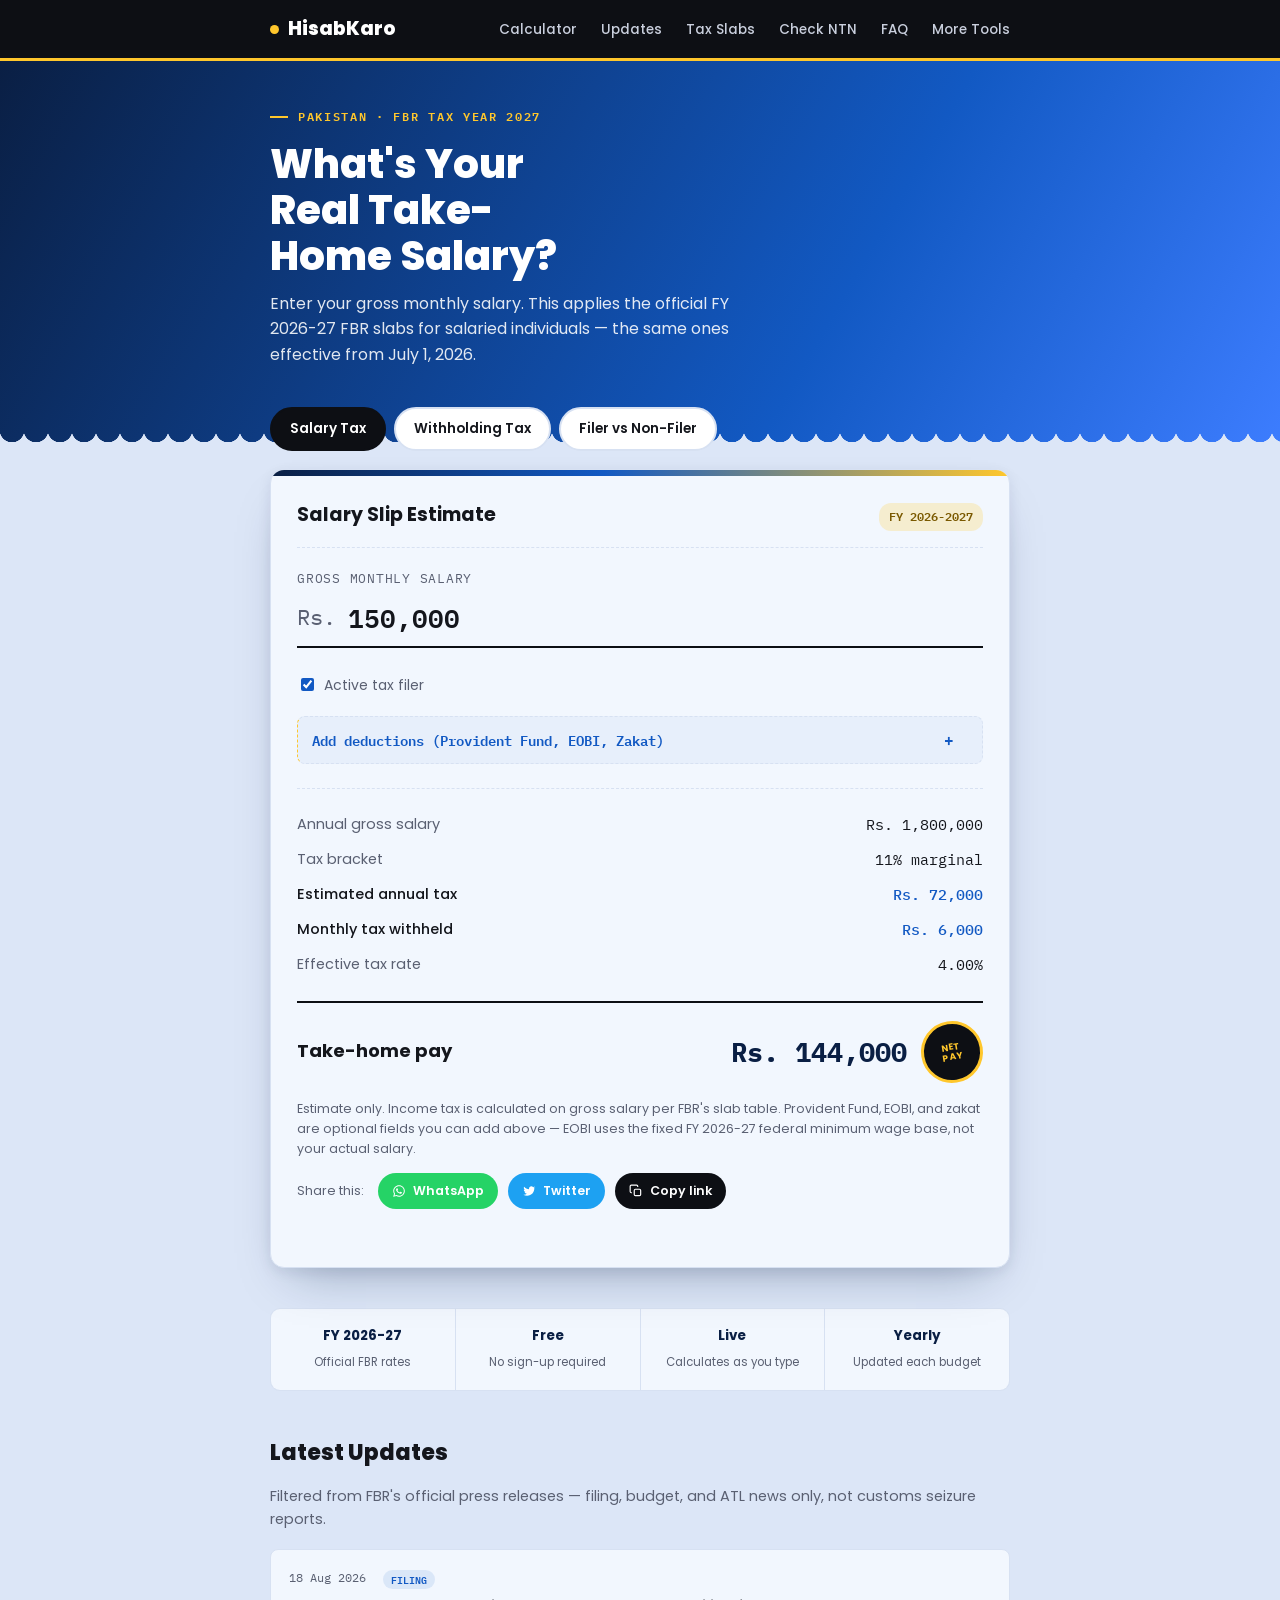
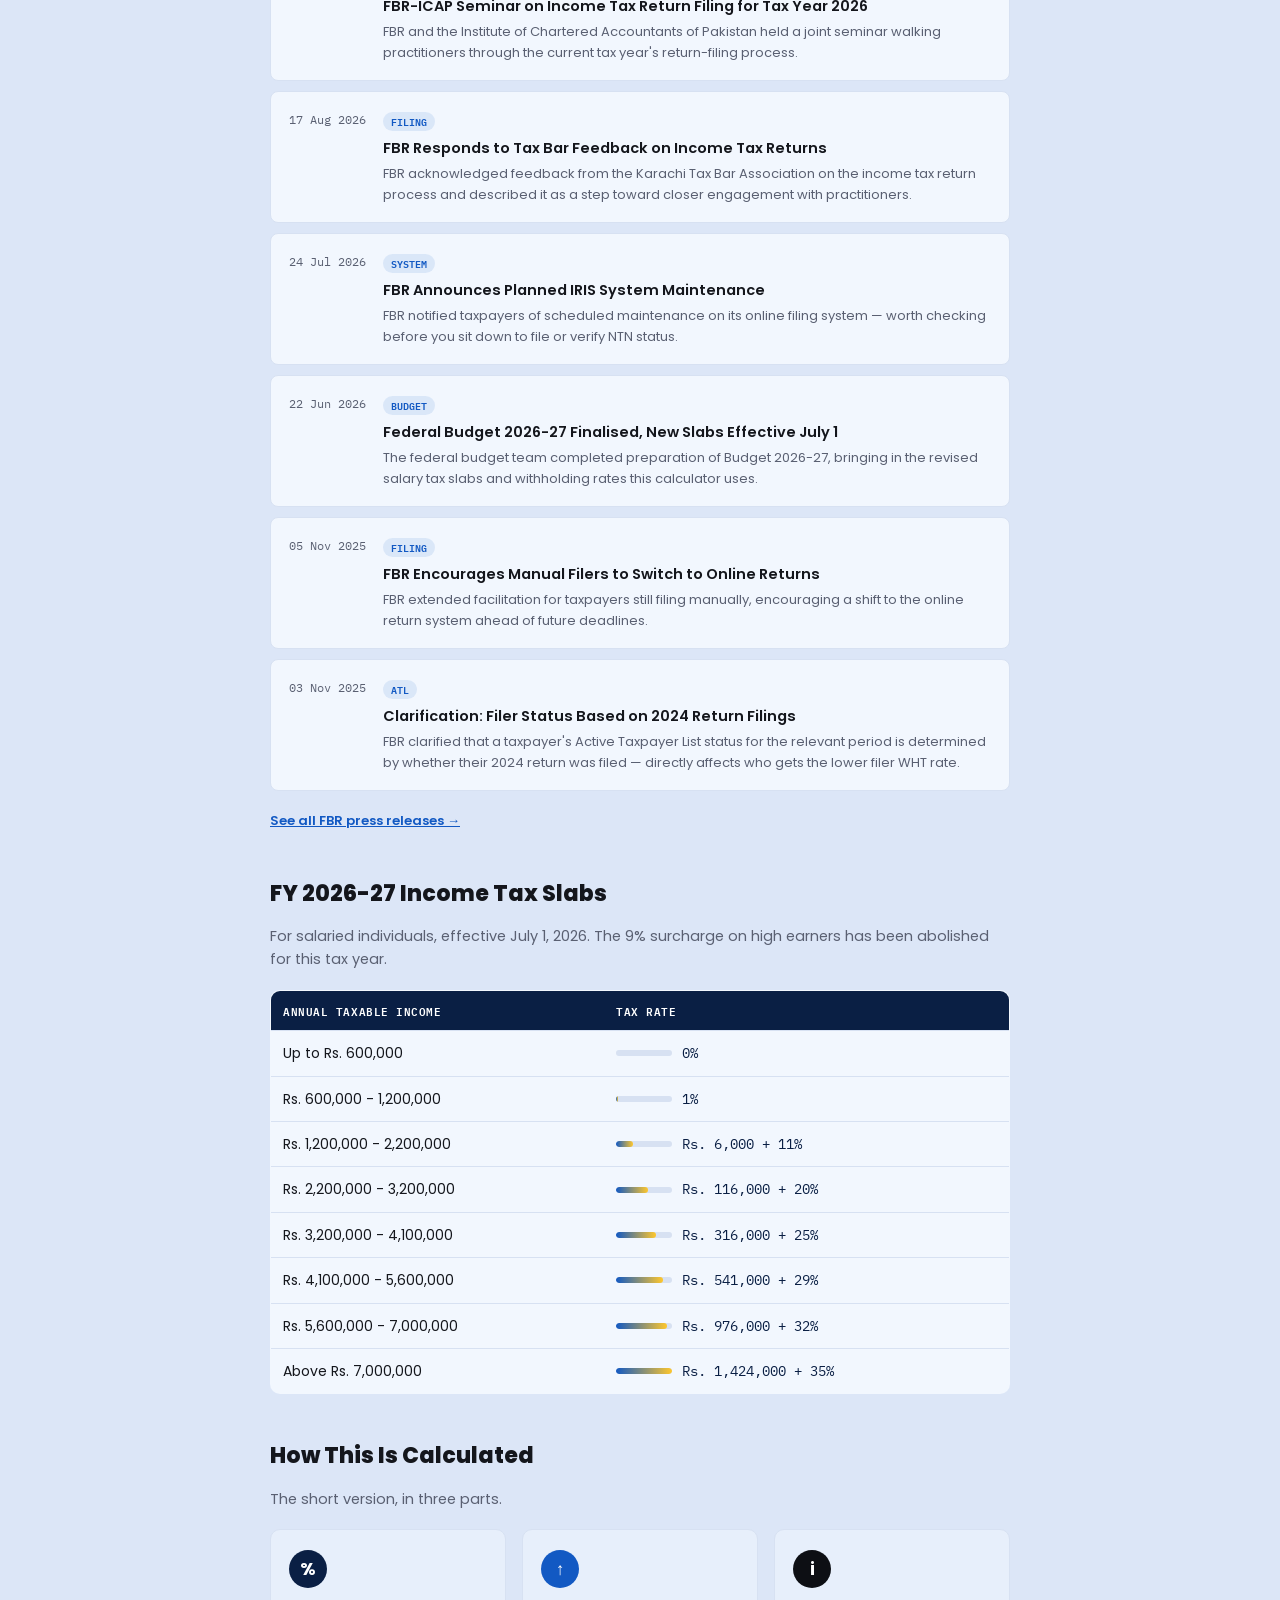
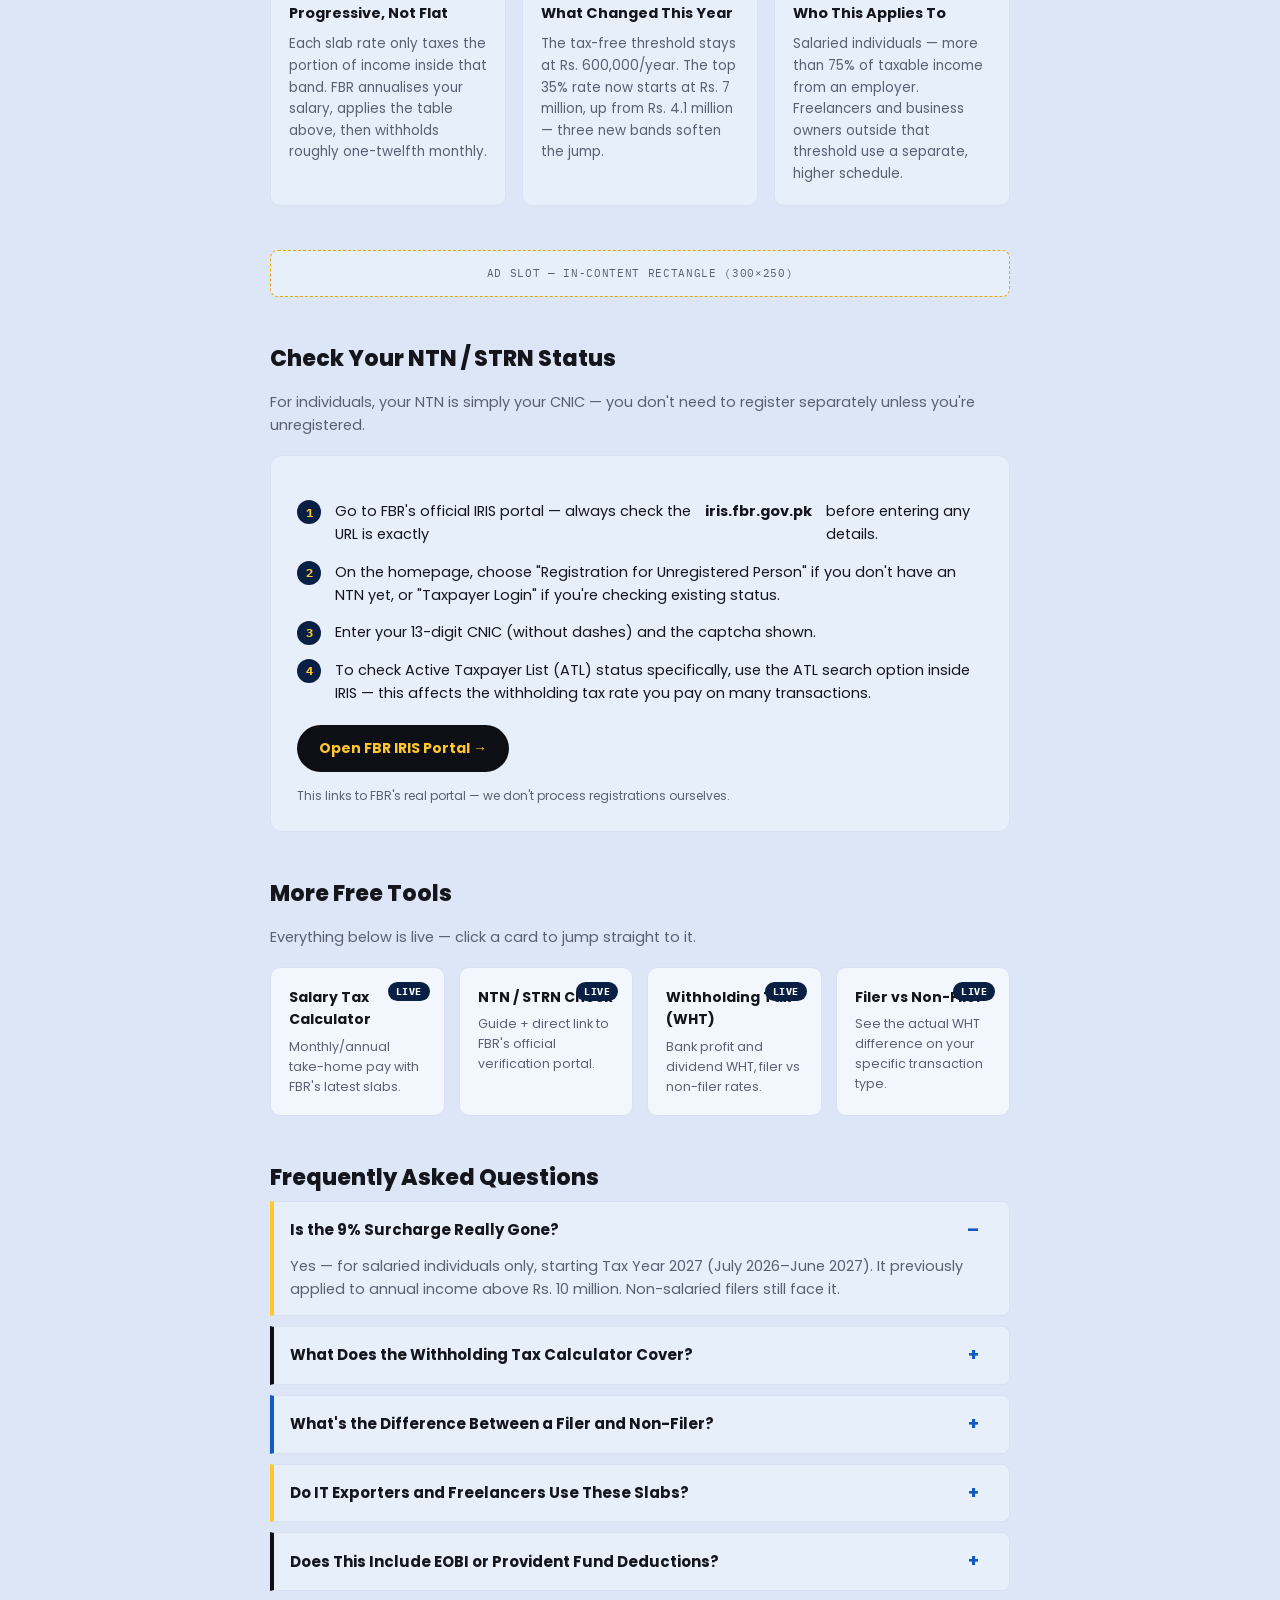
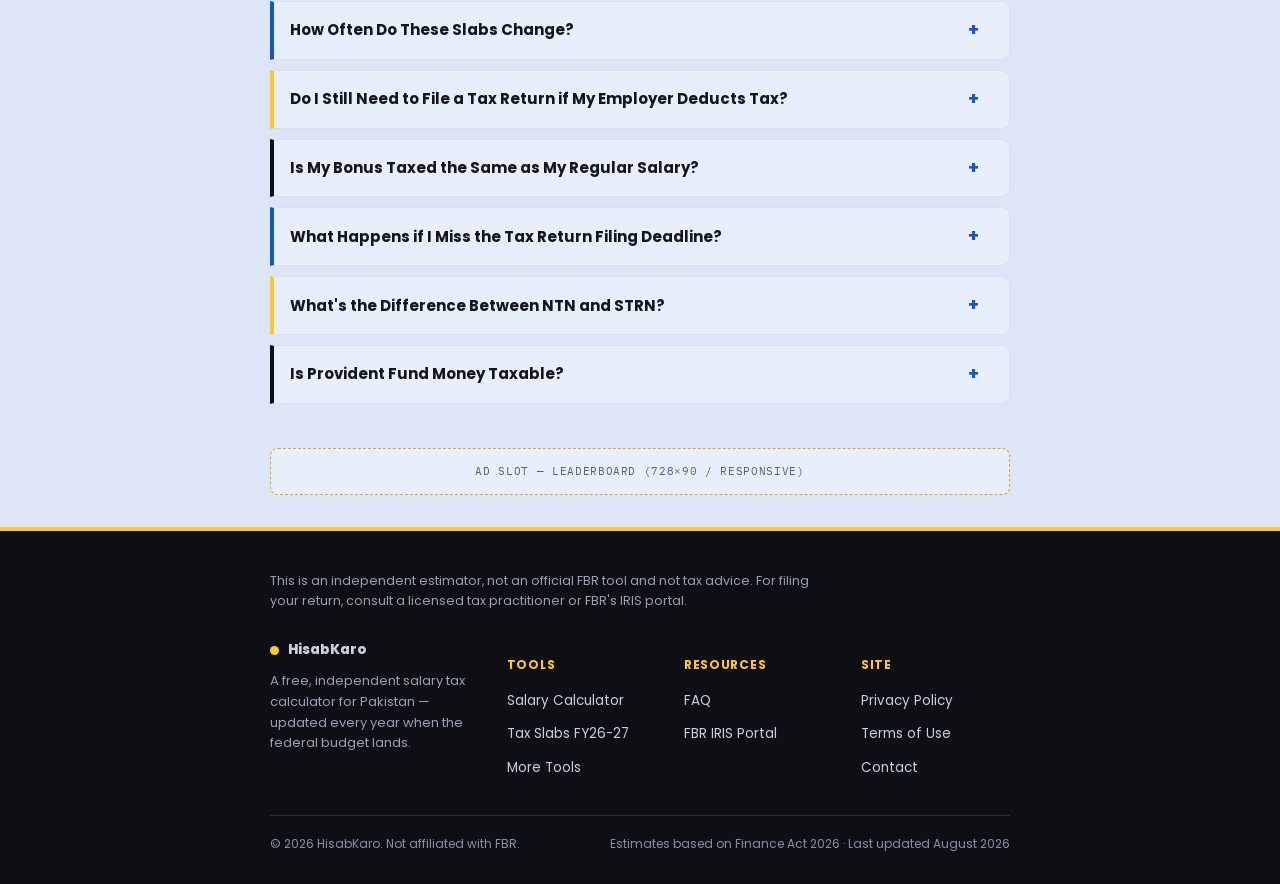
==== index.html @ 1330c51d "Initial deploy" ====
<!DOCTYPE html>
<html lang="en">
<head>
<meta charset="UTF-8">
<meta name="viewport" content="width=device-width, initial-scale=1.0">
<title>Take-Home Salary Calculator Pakistan 2026-27 | FBR Tax Slabs</title>
<meta name="description" content="Calculate your exact take-home salary in Pakistan for tax year 2026-27 using the official FBR income tax slabs. Free, instant, no sign-up.">
<link rel="canonical" href="https://YOURDOMAIN.pk/">

<!-- Open Graph -->
<meta property="og:type" content="website">
<meta property="og:title" content="Take-Home Salary Calculator Pakistan 2026-27 | FBR Tax Slabs">
<meta property="og:description" content="Calculate your exact take-home salary in Pakistan for tax year 2026-27 using the official FBR income tax slabs. Free, instant, no sign-up.">
<meta property="og:url" content="https://YOURDOMAIN.pk/">
<meta property="og:locale" content="en_PK">
<meta property="og:image" content="https://YOURDOMAIN.pk/og-image.png">

<!-- Twitter -->
<meta name="twitter:card" content="summary_large_image">
<meta name="twitter:title" content="Take-Home Salary Calculator Pakistan 2026-27">
<meta name="twitter:description" content="Instant FBR salary tax calculator for Pakistan, FY 2026-27 slabs.">
<meta name="twitter:image" content="https://YOURDOMAIN.pk/og-image.png">

<script type="application/ld+json">
{
  "@context": "https://schema.org",
  "@type": "WebApplication",
  "name": "Pakistan Salary Tax Calculator FY 2026-27",
  "applicationCategory": "FinanceApplication",
  "operatingSystem": "Any",
  "url": "https://YOURDOMAIN.pk/",
  "offers": { "@type": "Offer", "price": "0", "priceCurrency": "PKR" },
  "description": "Free calculator for take-home salary in Pakistan using official FBR income tax slabs for tax year 2026-27."
}
</script>

<script type="application/ld+json">
{
  "@context": "https://schema.org",
  "@type": "FAQPage",
  "mainEntity": [
    {
      "@type": "Question",
      "name": "Is the 9% surcharge really gone?",
      "acceptedAnswer": { "@type": "Answer", "text": "Yes, for salaried individuals only, starting Tax Year 2027 (July 2026-June 2027). It previously applied to annual income above Rs. 10 million. Non-salaried filers still face it." }
    },
    {
      "@type": "Question",
      "name": "What does the withholding tax calculator cover?",
      "acceptedAnswer": { "@type": "Answer", "text": "Bank Profit / Profit on Debt (Section 151) and Dividends (Section 150), which have clean well-documented filer and non-filer rates. Services, contracts, property, and vehicle WHT use value-based brackets and are not yet covered." }
    },
    {
      "@type": "Question",
      "name": "What's the difference between a filer and non-filer?",
      "acceptedAnswer": { "@type": "Answer", "text": "Filers are on FBR's Active Taxpayer List. Non-filers face higher withholding tax rates on things like property transactions, vehicle purchases, and banking transactions, not on salary tax itself, which is the same slab table either way." }
    },
    {
      "@type": "Question",
      "name": "Do IT exporters and freelancers use these slabs?",
      "acceptedAnswer": { "@type": "Answer", "text": "No. Freelancers and business owners are taxed under a separate, steeper schedule. IT and IT-enabled exporters registered with PSEB typically pay 0.25% on foreign-currency export receipts instead." }
    },
    {
      "@type": "Question",
      "name": "Does this include EOBI or provident fund deductions?",
      "acceptedAnswer": { "@type": "Answer", "text": "Both can be added as optional fields. EOBI's employee share is fixed at Rs. 407 per month for FY 2026-27, calculated on the federal minimum wage rather than actual salary. Provident Fund is a voluntary, employer-specific percentage." }
    },
    {
      "@type": "Question",
      "name": "How often do these slabs change?",
      "acceptedAnswer": { "@type": "Answer", "text": "Typically once a year, announced in the federal budget each June and effective from July 1." }
    },
    {
      "@type": "Question",
      "name": "Do I still need to file a tax return if my employer deducts tax?",
      "acceptedAnswer": { "@type": "Answer", "text": "Generally yes. Salaried individuals with taxable income are still required to file an annual return even if tax was already withheld by an employer. The standard deadline is 30 September following the end of the tax year." }
    },
    {
      "@type": "Question",
      "name": "Is my bonus taxed the same as my regular salary?",
      "acceptedAnswer": { "@type": "Answer", "text": "Yes. Bonuses and most allowances form part of taxable salary income for the year received and are taxed at the same progressive slab rates." }
    },
    {
      "@type": "Question",
      "name": "What happens if I miss the tax return filing deadline?",
      "acceptedAnswer": { "@type": "Answer", "text": "Late or non-filing can trigger a penalty and removal from the Active Taxpayer List, pushing you onto higher non-filer withholding rates until restored." }
    },
    {
      "@type": "Question",
      "name": "What's the difference between NTN and STRN?",
      "acceptedAnswer": { "@type": "Answer", "text": "NTN is for income tax and, for individuals, is simply your CNIC. STRN is a separate Sales Tax Registration Number required only for businesses registered for sales tax/GST." }
    },
    {
      "@type": "Question",
      "name": "Is provident fund money taxable?",
      "acceptedAnswer": { "@type": "Answer", "text": "It depends on classification. Recognized provident funds are generally tax-exempt up to legal limits, while unrecognized funds are treated differently." }
    }
  ]
}
</script>

<link rel="preconnect" href="https://fonts.googleapis.com">
<link rel="preconnect" href="https://fonts.gstatic.com" crossorigin>
<link href="https://fonts.googleapis.com/css2?family=Poppins:wght@400;500;600;700;800&family=IBM+Plex+Mono:wght@400;500;600&display=swap" rel="stylesheet">
<style>
  :root{
    --navy:#0A1F44;
    --blue:#1259C3;
    --blue-light:#3D7DFF;
    --yellow:#FFC72C;
    --yellow-deep:#E6A800;
    --black:#0D0F14;
    --ink:#14161C;
    --ink-soft:#5A6072;
    --line:#D7E1F2;
    --paper:#F2F7FE;
    --bg:#DCE6F7;
    --tint:#E7EFFB;
    --radius:8px;
  }
  *{box-sizing:border-box;}
  html{scroll-behavior:smooth;}
  body{
    margin:0;
    background:var(--bg);
    color:var(--ink);
    font-family:'Poppins', sans-serif;
    line-height:1.6;
  }
  h1,h2,h3{
    font-family:'Poppins', sans-serif;
    font-weight:700;
    margin:0;
  }
  .mono{font-family:'IBM Plex Mono', monospace; font-variant-numeric: tabular-nums;}
  .wrap{max-width:780px; margin:0 auto; padding:0 20px;}

  /* Nav bar */
  nav.site-nav{
    position:sticky; top:0; z-index:20;
    background:var(--black);
    border-bottom:3px solid var(--yellow);
  }
  nav.site-nav .wrap{
    display:flex; align-items:center; justify-content:space-between;
    padding:14px 20px;
  }
  .site-logo{
    font-family:'Poppins', sans-serif; font-weight:800; font-size:19px;
    color:#FFFFFF; text-decoration:none;
    display:flex; align-items:center; gap:9px;
  }
  .site-logo .dot{width:9px; height:9px; border-radius:50%; background:var(--yellow); display:inline-block;}
  .nav-links{display:flex; gap:24px; list-style:none; margin:0; padding:0;}
  .nav-links a{
    font-size:13.5px; color:#C9CFDD; text-decoration:none; font-weight:500;
  }
  .nav-links a:hover{color:var(--yellow);}
  @media (max-width:600px){
    .nav-links{display:none;}
  }

  /* Hero */
  .hero-band{
    background:linear-gradient(120deg, var(--navy) 0%, var(--blue) 65%, var(--blue-light) 100%);
    padding:46px 0 70px;
    position:relative;
  }
  .hero-band .wrap{position:relative; z-index:1;}
  .hero-band::after{
    content:"";
    position:absolute; left:0; right:0; bottom:-1px; height:24px;
    background-image: radial-gradient(circle at 12px 0, transparent 12px, var(--bg) 12.5px);
    background-size:24px 24px;
    background-repeat:repeat-x;
  }
  .eyebrow{
    font-family:'IBM Plex Mono', monospace;
    font-size:12px;
    letter-spacing:0.14em;
    text-transform:uppercase;
    color:var(--yellow);
    display:flex;
    align-items:center;
    gap:10px;
    margin-bottom:14px;
    font-weight:600;
  }
  .eyebrow::before{
    content:"";
    width:18px; height:2px;
    background:var(--yellow);
    display:inline-block;
  }
  h1.title{font-size:clamp(28px,5vw,40px); max-width:13ch; color:#FFFFFF; font-weight:800; line-height:1.15;}
  .sub{color:rgba(255,255,255,0.88); font-size:16px; max-width:50ch; margin-top:12px;}

  /* Calculator tab switcher */
  .calc-tabs{
    display:flex; gap:8px; flex-wrap:wrap; margin:-46px 0 18px;
    position:relative; z-index:2;
  }
  .calc-tab{
    font-family:'Poppins', sans-serif; font-size:13.5px; font-weight:600;
    padding:10px 18px; border-radius:24px; border:2px solid var(--line);
    cursor:pointer; display:inline-flex; align-items:center; gap:6px;
    transition:transform 0.15s ease; background:#fff; color:var(--ink);
  }
  .calc-tab:hover{transform:translateY(-1px); border-color:var(--blue);}
  .calc-tab.active{
    background:var(--black); color:#fff; border-color:var(--black);
  }

  .wht-select{
    width:100%; border:1.5px solid var(--line); border-radius:8px;
    background:#fff; padding:10px 12px; font-family:'Poppins', sans-serif;
    font-size:14.5px; color:var(--ink); outline:none;
  }
  .wht-select:focus{border-color:var(--blue);}

  .compare-grid{
    display:grid; grid-template-columns:1fr 1fr; gap:14px; margin:22px 0 10px;
  }
  .compare-card{
    border-radius:10px; padding:18px; text-align:center;
  }
  .compare-card.filer-card{background:rgba(18,89,195,0.08); border:1.5px solid var(--blue);}
  .compare-card.nonfiler-card{background:rgba(255,199,44,0.12); border:1.5px solid var(--yellow-deep);}
  .compare-card .cc-label{font-size:12px; text-transform:uppercase; letter-spacing:0.05em; font-family:'IBM Plex Mono', monospace; color:var(--ink-soft); margin-bottom:8px;}
  .compare-card .cc-amount{font-family:'IBM Plex Mono', monospace; font-size:22px; font-weight:700; color:var(--ink);}
  .compare-card .cc-rate{font-size:12px; color:var(--ink-soft); margin-top:4px;}
  .compare-diff{
    grid-column:1 / -1; text-align:center; background:var(--black); color:var(--yellow);
    border-radius:10px; padding:14px; font-size:14px; font-weight:600;
  }
  @media (max-width:480px){
    .compare-grid{grid-template-columns:1fr;}
  }

  /* Payslip card */
  .payslip{
    background:var(--paper);
    border:1px solid var(--line);
    border-radius:14px;
    margin:0 0 40px;
    position:relative;
    overflow:hidden;
    box-shadow:0 24px 48px -22px rgba(10,31,68,0.35), 0 4px 14px rgba(10,31,68,0.08);
  }
  .payslip::before{
    content:"";
    position:absolute; top:0; left:0; right:0; height:6px;
    background:linear-gradient(90deg, var(--navy) 0%, var(--blue) 45%, var(--yellow) 100%);
  }
  .payslip-inner{padding:30px 26px 26px;}
  .payslip-head{
    display:flex; justify-content:space-between; align-items:baseline;
    border-bottom:1px dashed var(--line);
    padding-bottom:16px; margin-bottom:20px;
    flex-wrap:wrap; gap:8px;
  }
  .payslip-head h2{font-size:19px;}
  .fy-tag{
    font-family:'IBM Plex Mono', monospace;
    font-size:12px;
    color:#7A5900;
    background:rgba(255,199,44,0.22);
    padding:4px 10px;
    border-radius:12px;
    font-weight:600;
  }
  label.field-label{
    display:block; font-size:12.5px; color:var(--ink-soft);
    margin-bottom:8px; font-family:'IBM Plex Mono', monospace;
    text-transform:uppercase; letter-spacing:0.06em;
  }
  .amount-row{
    display:flex; align-items:center; gap:10px;
    border-bottom:2px solid var(--black);
    padding-bottom:8px; margin-bottom:26px;
  }
  .amount-row span.rs{font-family:'IBM Plex Mono', monospace; font-size:22px; color:var(--ink-soft);}
  input#gross{
    flex:1; border:none; background:transparent;
    font-family:'IBM Plex Mono', monospace;
    font-size:26px; font-weight:600; color:var(--ink);
    outline:none; min-width:0;
  }
  .toggle-row{display:flex; gap:18px; margin-bottom:20px; flex-wrap:wrap;}
  .toggle{
    display:flex; align-items:center; gap:7px;
    font-size:14px; color:var(--ink-soft); cursor:pointer;
  }
  .toggle input{accent-color:var(--blue);}

  .deductions-toggle{
    border:1px dashed var(--line);
    border-radius:8px;
    padding:10px 14px;
    margin-bottom:24px;
  }
  .deductions-toggle summary{
    cursor:pointer; font-size:13.5px; color:var(--blue);
    font-family:'IBM Plex Mono', monospace; font-weight:600;
    list-style:none; display:flex; justify-content:space-between; align-items:center;
  }
  .deductions-toggle summary::-webkit-details-marker{display:none;}
  .deductions-toggle summary::after{content:"+"; color:var(--blue); font-size:16px;}
  .deductions-toggle[open] summary::after{content:"\2013";}
  .deductions-grid{
    display:grid; grid-template-columns:1fr 1fr; gap:16px 20px;
    margin-top:16px;
  }
  .ded-field .field-label{margin-bottom:6px;}
  input.ded-input{
    width:100%; border:none; border-bottom:1.5px solid var(--line);
    background:transparent; font-family:'IBM Plex Mono', monospace;
    font-size:15px; color:var(--ink); padding:4px 0; outline:none;
  }
  input.ded-input:focus{border-bottom-color:var(--blue);}
  @media (max-width:480px){
    .deductions-grid{grid-template-columns:1fr;}
  }

  .ledger{border-top:1px dashed var(--line); padding-top:18px;}
  .ledger-row{
    display:flex; justify-content:space-between;
    font-size:14.5px; padding:6px 0; color:var(--ink-soft);
  }
  .ledger-row .val{font-family:'IBM Plex Mono', monospace; color:var(--ink);}
  .ledger-row.active{color:var(--ink); font-weight:500;}
  .ledger-row.active .val{color:var(--blue);}

  .net-row{
    display:flex; justify-content:space-between; align-items:center;
    margin-top:18px; padding-top:18px; border-top:2px solid var(--black);
  }
  .net-row .label{font-family:'Poppins', sans-serif; font-size:18px; font-weight:700;}
  .net-wrap{display:flex; align-items:center; gap:14px;}
  .net-row .val{font-family:'IBM Plex Mono', monospace; font-size:27px; color:var(--navy); font-weight:700;}

  .stamp{
    width:62px; height:62px; border-radius:50%;
    border:3px solid var(--yellow);
    background:var(--black);
    color:var(--yellow);
    display:flex; align-items:center; justify-content:center;
    font-family:'Poppins', sans-serif; font-weight:700;
    font-size:9px; text-align:center; letter-spacing:0.02em;
    transform:rotate(-9deg) scale(0.85);
    opacity:0;
    transition:opacity 0.25s ease, transform 0.25s ease;
    flex-shrink:0;
    line-height:1.15;
  }
  .stamp.show{opacity:1; transform:rotate(-9deg) scale(1);}

  .note{font-size:12.5px; color:var(--ink-soft); margin-top:16px;}

  .share-row{
    display:flex; align-items:center; gap:10px; margin:14px 0 32px;
    flex-wrap:wrap;
  }
  .share-row span.label-txt{font-size:12.5px; color:var(--ink-soft); margin-right:4px;}
  .share-btn{
    display:inline-flex; align-items:center; gap:7px;
    font-size:12.5px; font-weight:600; text-decoration:none;
    padding:8px 14px; border-radius:20px; border:none;
    color:#fff;
    transition:transform 0.15s ease, filter 0.15s ease;
  }
  .share-btn:hover{transform:translateY(-1px); filter:brightness(1.08);}
  .share-btn svg{width:14px; height:14px; flex-shrink:0;}
  .share-btn.whatsapp{background:#25D366;}
  .share-btn.twitter{background:#1DA1F2;}
  .share-btn.copy{background:var(--black);}

  .trust-strip{
    display:grid; grid-template-columns:repeat(4,1fr); gap:1px;
    background:var(--line); border:1px solid var(--line); border-radius:10px;
    overflow:hidden; margin:32px 0;
  }
  .trust-item{
    background:var(--paper); padding:16px 14px; text-align:center;
  }
  .trust-item .num{display:block; font-size:13.5px; font-weight:700; color:var(--navy); margin-bottom:2px;}
  .trust-item .lbl{font-size:11.5px; color:var(--ink-soft);}
  @media (max-width:640px){
    .trust-strip{grid-template-columns:repeat(2,1fr);}
  }

  section{margin:44px 0;}
  h2.section-title{font-size:22px; margin-bottom:6px; font-weight:800;}
  .section-sub{color:var(--ink-soft); font-size:14.5px; margin-bottom:18px;}

  table.slabs{
    width:100%; border-collapse:collapse;
    font-size:14px;
    background:var(--paper);
    border:1px solid var(--line);
    border-radius:10px;
    overflow:hidden;
  }
  table.slabs th, table.slabs td{
    text-align:left; padding:11px 12px;
    border-bottom:1px solid var(--line);
  }
  table.slabs th{
    font-family:'IBM Plex Mono', monospace; font-size:11px;
    text-transform:uppercase; letter-spacing:0.05em;
    color:#fff; font-weight:600;
    background:var(--navy);
  }
  table.slabs td.rate{font-family:'IBM Plex Mono', monospace; color:var(--navy); white-space:nowrap;}
  table.slabs tr:last-child td{border-bottom:none;}
  .rate-cell{display:flex; align-items:center; gap:10px;}
  .rate-bar-track{width:56px; height:6px; border-radius:3px; background:var(--line); flex-shrink:0; overflow:hidden;}
  .rate-bar-fill{height:100%; border-radius:3px; background:linear-gradient(90deg, var(--blue), var(--yellow));}

  .insight-grid{
    display:grid; grid-template-columns:repeat(3, 1fr); gap:16px;
  }
  .insight-card{
    background:var(--tint);
    border:1px solid var(--line);
    border-radius:10px;
    padding:20px 18px;
  }
  .insight-icon{
    width:38px; height:38px; border-radius:50%;
    display:flex; align-items:center; justify-content:center;
    font-size:17px; margin-bottom:14px;
    color:#fff; font-weight:700;
  }
  .insight-card:nth-child(1) .insight-icon{background:var(--navy);}
  .insight-card:nth-child(2) .insight-icon{background:var(--blue);}
  .insight-card:nth-child(3) .insight-icon{background:var(--black);}
  .insight-card h3{font-family:'Poppins',sans-serif; font-size:14.5px; font-weight:700; margin-bottom:8px;}
  .insight-card p{font-size:13.5px; color:var(--ink-soft); margin:0;}
  @media (max-width:640px){
    .insight-grid{grid-template-columns:1fr;}
  }

  .prose p{margin:0 0 14px; color:var(--ink); font-size:15.5px;}
  .prose strong{color:var(--navy);}

  .ntn-guide{
    background:var(--tint); border:1px solid var(--line); border-radius:12px;
    padding:26px;
  }
  .ntn-steps{list-style:none; margin:18px 0 20px; padding:0; counter-reset:step;}
  .ntn-steps li{
    counter-increment:step;
    display:flex; gap:14px; margin-bottom:14px; font-size:14.5px; color:var(--ink);
  }
  .ntn-steps li::before{
    content:counter(step);
    flex-shrink:0; width:24px; height:24px; border-radius:50%;
    background:var(--navy); color:var(--yellow);
    font-family:'IBM Plex Mono', monospace; font-size:12px; font-weight:700;
    display:flex; align-items:center; justify-content:center;
  }
  .ntn-cta{
    display:inline-flex; align-items:center; gap:8px;
    background:var(--black); color:var(--yellow); text-decoration:none;
    padding:12px 22px; border-radius:26px; font-size:14px; font-weight:700;
  }
  .ntn-cta:hover{background:var(--navy);}

  .tools-grid{display:grid; grid-template-columns:repeat(4,1fr); gap:14px;}
  .tool-card{
    background:var(--paper); border:1px solid var(--line); border-radius:10px;
    padding:18px; position:relative;
  }
  .tool-card h3{font-size:14px; font-weight:700; margin-bottom:6px;}
  .tool-card p{font-size:12.5px; color:var(--ink-soft); margin:0;}
  .soon-tag{
    position:absolute; top:14px; right:14px;
    font-family:'IBM Plex Mono', monospace; font-size:9.5px;
    text-transform:uppercase; letter-spacing:0.05em;
    background:var(--yellow); color:var(--black);
    padding:2px 8px; border-radius:10px; font-weight:700;
  }
  .live-tag{background:var(--navy); color:#fff;}
  @media (max-width:640px){
    .tools-grid{grid-template-columns:1fr 1fr;}
  }
  @media (max-width:420px){
    .tools-grid{grid-template-columns:1fr;}
  }

  details{
    border:1px solid var(--line);
    border-left:4px solid var(--blue);
    padding:14px 16px;
    margin-bottom:10px;
    background:var(--tint);
    border-radius:0 8px 8px 0;
  }
  details:nth-child(3n+2){border-left-color:var(--yellow);}
  details:nth-child(3n+3){border-left-color:var(--black);}
  details summary{
    cursor:pointer; font-weight:700; font-size:15px;
    list-style:none; display:flex; justify-content:space-between; align-items:center;
    padding-right:14px;
  }
  details summary::-webkit-details-marker{display:none;}
  details summary::after{content:"+"; color:var(--blue); font-size:18px;}
  details[open] summary::after{content:"\2013";}
  details p{margin:10px 0 0; color:var(--ink-soft); font-size:14.5px;}

  .ad-slot{
    border:1.5px dashed var(--yellow-deep);
    color:var(--ink-soft);
    font-family:'IBM Plex Mono', monospace;
    font-size:11px; text-transform:uppercase; letter-spacing:0.06em;
    text-align:center; padding:14px; border-radius:8px; margin:32px 0;
    background:var(--tint);
  }

  /* Updates */
  .updates-list{display:flex; flex-direction:column; gap:2px;}
  .update-card{
    display:flex; gap:16px; align-items:flex-start;
    background:var(--paper); border:1px solid var(--line);
    padding:16px 18px; border-radius:8px; margin-bottom:8px;
    text-decoration:none; color:inherit;
  }
  .update-card:hover{border-color:var(--blue);}
  .update-date{
    flex-shrink:0; width:78px; font-family:'IBM Plex Mono', monospace;
    font-size:12px; color:var(--ink-soft); padding-top:2px;
  }
  .update-body h3{font-size:14.5px; font-weight:600; margin-bottom:4px; color:var(--ink);}
  .update-body p{font-size:13px; color:var(--ink-soft); margin:0;}
  .update-tag{
    display:inline-block; font-family:'IBM Plex Mono', monospace; font-size:9.5px;
    text-transform:uppercase; background:rgba(18,89,195,0.1); color:var(--blue);
    padding:2px 8px; border-radius:10px; margin-bottom:6px; font-weight:600;
  }
  .updates-loading, .updates-error{font-size:13.5px; color:var(--ink-soft);}
  .updates-footer-link{
    display:inline-block; margin-top:10px; font-size:13px; font-weight:600; color:var(--blue);
  }

  footer{
    border-top:4px solid var(--yellow);
    background:var(--black);
    color:#C9CFDD;
    padding:40px 0 30px;
  }
  .footer-grid{
    display:grid; grid-template-columns:1.4fr 1fr 1fr 1fr; gap:28px;
    margin-bottom:28px;
  }
  .footer-brand .site-logo{margin-bottom:10px;}
  .footer-brand p{font-size:13px; color:#9AA1B4; max-width:32ch; margin:0;}
  .footer-col h4{
    font-size:12px; text-transform:uppercase; letter-spacing:0.06em;
    color:var(--yellow); margin-bottom:12px; font-weight:700;
  }
  .footer-col ul{list-style:none; margin:0; padding:0;}
  .footer-col li{margin-bottom:8px;}
  .footer-col a{font-size:13.5px; color:#C9CFDD; text-decoration:none;}
  .footer-col a:hover{color:var(--yellow);}
  .footer-bottom{
    border-top:1px solid #2A2E3A; padding-top:18px;
    display:flex; justify-content:space-between; align-items:center;
    flex-wrap:wrap; gap:10px;
    font-size:12px; color:#8890A3;
  }
  @media (max-width:640px){
    .footer-grid{grid-template-columns:1fr 1fr;}
  }
  a{color:var(--blue);}
</style>
</head>
<body>

<nav class="site-nav">
  <div class="wrap">
    <a href="/" class="site-logo"><span class="dot"></span>HisabKaro</a>
    <ul class="nav-links">
      <li><a href="#calculator">Calculator</a></li>
      <li><a href="#updates">Updates</a></li>
      <li><a href="#slabs">Tax Slabs</a></li>
      <li><a href="#ntn">Check NTN</a></li>
      <li><a href="#faq">FAQ</a></li>
      <li><a href="#tools">More Tools</a></li>
    </ul>
  </div>
</nav>

<div class="hero-band">
  <div class="wrap">
    <header class="top">
      <div class="eyebrow">Pakistan &middot; FBR Tax Year 2027</div>
      <h1 class="title">What's Your Real Take-Home Salary?</h1>
      <p class="sub">Enter your gross monthly salary. This applies the official FY 2026-27 FBR slabs for salaried individuals &mdash; the same ones effective from July 1, 2026.</p>
    </header>
  </div>
</div>

<div class="wrap">

  <div class="calc-tabs" id="calculator">
    <button class="calc-tab active" type="button" data-panel="salary" onclick="switchCalc('salary')">Salary Tax</button>
    <button class="calc-tab" type="button" data-panel="wht" onclick="switchCalc('wht')">Withholding Tax</button>
    <button class="calc-tab" type="button" data-panel="filer" onclick="switchCalc('filer')">Filer vs Non-Filer</button>
  </div>

  <div class="payslip">

    <div class="payslip-inner panel" id="panel-salary">
      <div class="payslip-head">
        <h2>Salary Slip Estimate</h2>
        <span class="fy-tag">FY 2026-2027</span>
      </div>

      <label class="field-label" for="gross">Gross monthly salary</label>
      <div class="amount-row">
        <span class="rs">Rs.</span>
        <input id="gross" type="text" inputmode="numeric" value="150,000">
      </div>

      <div class="toggle-row">
        <label class="toggle"><input type="checkbox" id="filer" checked> Active tax filer</label>
      </div>

      <details class="deductions-toggle">
        <summary>Add deductions (Provident Fund, EOBI, Zakat)</summary>
        <div class="deductions-grid">
          <div class="ded-field">
            <label class="field-label" for="pfPercent">Provident Fund &mdash; % of gross</label>
            <input id="pfPercent" type="number" min="0" max="100" step="0.1" value="0" class="ded-input">
          </div>
          <div class="ded-field">
            <label class="toggle" style="margin-bottom:8px;"><input type="checkbox" id="eobiCheck"> EOBI employee share (Rs. 407 fixed)</label>
          </div>
          <div class="ded-field">
            <label class="field-label" for="zakatPercent">Zakat provision &mdash; % of gross (optional)</label>
            <input id="zakatPercent" type="number" min="0" max="100" step="0.1" value="0" class="ded-input">
          </div>
        </div>
      </details>

      <div class="ledger" id="ledger"></div>

      <div class="net-row">
        <span class="label">Take-home pay</span>
        <div class="net-wrap">
          <span class="val" id="netpay">Rs. 0</span>
          <div class="stamp" id="stamp">NET<br>PAY</div>
        </div>
      </div>

      <p class="note">Estimate only. Income tax is calculated on gross salary per FBR's slab table. Provident Fund, EOBI, and zakat are optional fields you can add above &mdash; EOBI uses the fixed FY 2026-27 federal minimum wage base, not your actual salary.</p>

      <div class="share-row">
        <span class="label-txt">Share this:</span>
        <a class="share-btn whatsapp" target="_blank" rel="noopener" href="https://wa.me/?text=Check%20your%20real%20take-home%20salary%20for%202026-27%3A%20https%3A%2F%2FYOURDOMAIN.pk"><svg viewBox="0 0 24 24" fill="currentColor"><path d="M12.04 2C6.58 2 2.13 6.45 2.13 11.91c0 1.75.46 3.45 1.32 4.95L2.05 22l5.25-1.38c1.45.79 3.08 1.21 4.74 1.21h.01c5.46 0 9.91-4.45 9.91-9.91C21.96 6.45 17.5 2 12.04 2zm0 18.13h-.01c-1.48 0-2.93-.4-4.2-1.15l-.3-.18-3.12.82.83-3.04-.2-.31a8.19 8.19 0 0 1-1.26-4.37c0-4.54 3.7-8.24 8.26-8.24 2.2 0 4.27.86 5.83 2.42a8.19 8.19 0 0 1 2.41 5.83c0 4.55-3.7 8.24-8.24 8.24zm4.52-6.17c-.25-.12-1.47-.72-1.7-.81-.23-.08-.39-.12-.56.13-.17.25-.64.81-.78.97-.14.17-.29.19-.54.06-.25-.12-1.04-.38-1.99-1.22-.74-.65-1.23-1.46-1.38-1.71-.14-.25-.02-.38.11-.5.11-.11.25-.29.37-.43.12-.15.16-.25.25-.42.08-.17.04-.31-.02-.44-.06-.12-.56-1.35-.77-1.85-.2-.48-.41-.42-.56-.43h-.48c-.17 0-.44.06-.67.31-.23.25-.87.85-.87 2.08 0 1.23.89 2.42 1.02 2.58.12.17 1.75 2.67 4.24 3.75.59.26 1.06.41 1.42.52.6.19 1.14.16 1.57.1.48-.07 1.47-.6 1.68-1.18.21-.58.21-1.08.14-1.18-.06-.1-.23-.16-.48-.28z"/></svg>WhatsApp</a>
        <a class="share-btn twitter" target="_blank" rel="noopener" href="https://twitter.com/intent/tweet?text=Check%20your%20real%20take-home%20salary%20for%202026-27&url=https%3A%2F%2FYOURDOMAIN.pk"><svg viewBox="0 0 24 24" fill="currentColor"><path d="M22.46 6c-.77.35-1.6.58-2.46.69.89-.53 1.56-1.37 1.88-2.38-.83.5-1.75.85-2.72 1.05C18.32 4.5 17.26 4 16.08 4c-2.26 0-4.09 1.83-4.09 4.09 0 .32.04.63.11.93-3.4-.17-6.42-1.8-8.44-4.29-.35.6-.55 1.3-.55 2.05 0 1.42.72 2.68 1.82 3.41-.67-.02-1.3-.2-1.85-.51v.05c0 1.98 1.41 3.64 3.28 4.01-.34.1-.7.14-1.07.14-.26 0-.51-.03-.76-.07.52 1.62 2.02 2.81 3.8 2.84-1.4 1.09-3.15 1.74-5.06 1.74-.33 0-.65-.02-.97-.06C4.34 19.32 6.44 20 8.7 20c8.02 0 12.42-6.65 12.42-12.42 0-.19 0-.38-.01-.56.85-.62 1.59-1.38 2.17-2.26z"/></svg>Twitter</a>
        <a class="share-btn copy" href="#" onclick="navigator.clipboard.writeText(window.location.href); this.textContent='Link copied'; return false;"><svg viewBox="0 0 24 24" fill="none" stroke="currentColor" stroke-width="2"><rect x="9" y="9" width="11" height="11" rx="2"/><path d="M5 15H4a2 2 0 0 1-2-2V4a2 2 0 0 1 2-2h9a2 2 0 0 1 2 2v1"/></svg>Copy link</a>
      </div>
    </div>

    <div class="payslip-inner panel" id="panel-wht" style="display:none;">
      <div class="payslip-head">
        <h2>Withholding Tax Estimate</h2>
        <span class="fy-tag">FY 2026-2027</span>
      </div>

      <label class="field-label" for="whtType">Type of income</label>
      <select id="whtType" class="wht-select">
        <option value="bank_profit">Bank Profit / Profit on Debt (Sec. 151)</option>
        <option value="div_listed">Dividend &mdash; Listed (PSX) Company (Sec. 150)</option>
        <option value="div_unlisted">Dividend &mdash; Unlisted / Private Company (Sec. 150)</option>
        <option value="div_equity_fund">Dividend &mdash; Equity Mutual Fund (Sec. 150)</option>
      </select>

      <label class="field-label" for="whtAmount" style="margin-top:18px;">Gross amount received</label>
      <div class="amount-row">
        <span class="rs">Rs.</span>
        <input id="whtAmount" type="text" inputmode="numeric" value="100,000">
      </div>

      <div class="toggle-row">
        <label class="toggle"><input type="checkbox" id="whtFiler" checked> Active tax filer</label>
      </div>

      <div class="ledger" id="whtLedger"></div>

      <div class="net-row">
        <span class="label">Net amount receivable</span>
        <div class="net-wrap">
          <span class="val" id="whtNet">Rs. 0</span>
        </div>
      </div>

      <p class="note" id="whtNote"></p>
    </div>

    <div class="payslip-inner panel" id="panel-filer" style="display:none;">
      <div class="payslip-head">
        <h2>Filer vs Non-Filer Comparison</h2>
        <span class="fy-tag">FY 2026-2027</span>
      </div>

      <label class="field-label" for="cmpType">Type of income</label>
      <select id="cmpType" class="wht-select">
        <option value="bank_profit">Bank Profit / Profit on Debt (Sec. 151)</option>
        <option value="div_listed">Dividend &mdash; Listed (PSX) Company (Sec. 150)</option>
        <option value="div_unlisted">Dividend &mdash; Unlisted / Private Company (Sec. 150)</option>
        <option value="div_equity_fund">Dividend &mdash; Equity Mutual Fund (Sec. 150)</option>
      </select>

      <label class="field-label" for="cmpAmount" style="margin-top:18px;">Gross amount</label>
      <div class="amount-row">
        <span class="rs">Rs.</span>
        <input id="cmpAmount" type="text" inputmode="numeric" value="100,000">
      </div>

      <div class="compare-grid" id="compareGrid"></div>

      <p class="note">This compares withholding tax rates only, for the categories covered by this calculator. Property, vehicle, and services WHT follow the same "filer pays about half" pattern but use value-based brackets not covered here &mdash; check the full FBR rate card for those.</p>
    </div>

  </div>

  <div class="trust-strip">
    <div class="trust-item"><span class="num">FY 2026-27</span><span class="lbl">Official FBR rates</span></div>
    <div class="trust-item"><span class="num">Free</span><span class="lbl">No sign-up required</span></div>
    <div class="trust-item"><span class="num">Live</span><span class="lbl">Calculates as you type</span></div>
    <div class="trust-item"><span class="num">Yearly</span><span class="lbl">Updated each budget</span></div>
  </div>

  <section id="updates">
    <h2 class="section-title">Latest Updates</h2>
    <p class="section-sub">Filtered from FBR's official press releases &mdash; filing, budget, and ATL news only, not customs seizure reports.</p>
    <div id="updatesList" class="updates-list">
      <p class="updates-loading">Loading latest updates&hellip;</p>
    </div>
  </section>

  <section id="slabs">
    <h2 class="section-title">FY 2026-27 Income Tax Slabs</h2>
    <p class="section-sub">For salaried individuals, effective July 1, 2026. The 9% surcharge on high earners has been abolished for this tax year.</p>
    <table class="slabs">
      <thead>
        <tr><th>Annual taxable income</th><th>Tax rate</th></tr>
      </thead>
      <tbody>
        <tr><td>Up to Rs. 600,000</td><td class="rate"><div class="rate-cell"><div class="rate-bar-track"><div class="rate-bar-fill" style="width:0%"></div></div>0%</div></td></tr>
        <tr><td>Rs. 600,000 - 1,200,000</td><td class="rate"><div class="rate-cell"><div class="rate-bar-track"><div class="rate-bar-fill" style="width:3%"></div></div>1%</div></td></tr>
        <tr><td>Rs. 1,200,000 - 2,200,000</td><td class="rate"><div class="rate-cell"><div class="rate-bar-track"><div class="rate-bar-fill" style="width:31%"></div></div>Rs. 6,000 + 11%</div></td></tr>
        <tr><td>Rs. 2,200,000 - 3,200,000</td><td class="rate"><div class="rate-cell"><div class="rate-bar-track"><div class="rate-bar-fill" style="width:57%"></div></div>Rs. 116,000 + 20%</div></td></tr>
        <tr><td>Rs. 3,200,000 - 4,100,000</td><td class="rate"><div class="rate-cell"><div class="rate-bar-track"><div class="rate-bar-fill" style="width:71%"></div></div>Rs. 316,000 + 25%</div></td></tr>
        <tr><td>Rs. 4,100,000 - 5,600,000</td><td class="rate"><div class="rate-cell"><div class="rate-bar-track"><div class="rate-bar-fill" style="width:83%"></div></div>Rs. 541,000 + 29%</div></td></tr>
        <tr><td>Rs. 5,600,000 - 7,000,000</td><td class="rate"><div class="rate-cell"><div class="rate-bar-track"><div class="rate-bar-fill" style="width:91%"></div></div>Rs. 976,000 + 32%</div></td></tr>
        <tr><td>Above Rs. 7,000,000</td><td class="rate"><div class="rate-cell"><div class="rate-bar-track"><div class="rate-bar-fill" style="width:100%"></div></div>Rs. 1,424,000 + 35%</div></td></tr>
      </tbody>
    </table>
  </section>

  <section>
    <h2 class="section-title">How This Is Calculated</h2>
    <p class="section-sub">The short version, in three parts.</p>
    <div class="insight-grid">
      <div class="insight-card">
        <div class="insight-icon">%</div>
        <h3>Progressive, Not Flat</h3>
        <p>Each slab rate only taxes the portion of income inside that band. FBR annualises your salary, applies the table above, then withholds roughly one-twelfth monthly.</p>
      </div>
      <div class="insight-card">
        <div class="insight-icon">&uarr;</div>
        <h3>What Changed This Year</h3>
        <p>The tax-free threshold stays at Rs. 600,000/year. The top 35% rate now starts at Rs. 7 million, up from Rs. 4.1 million &mdash; three new bands soften the jump.</p>
      </div>
      <div class="insight-card">
        <div class="insight-icon">i</div>
        <h3>Who This Applies To</h3>
        <p>Salaried individuals &mdash; more than 75% of taxable income from an employer. Freelancers and business owners outside that threshold use a separate, higher schedule.</p>
      </div>
    </div>
  </section>

  <div class="ad-slot">Ad slot &mdash; in-content rectangle (300&times;250)</div>

  <section id="ntn">
    <h2 class="section-title">Check Your NTN / STRN Status</h2>
    <p class="section-sub">For individuals, your NTN is simply your CNIC &mdash; you don't need to register separately unless you're unregistered.</p>
    <div class="ntn-guide">
      <ol class="ntn-steps">
        <li>Go to FBR's official IRIS portal &mdash; always check the URL is exactly <strong>iris.fbr.gov.pk</strong> before entering any details.</li>
        <li>On the homepage, choose "Registration for Unregistered Person" if you don't have an NTN yet, or "Taxpayer Login" if you're checking existing status.</li>
        <li>Enter your 13-digit CNIC (without dashes) and the captcha shown.</li>
        <li>To check Active Taxpayer List (ATL) status specifically, use the ATL search option inside IRIS &mdash; this affects the withholding tax rate you pay on many transactions.</li>
      </ol>
      <a class="ntn-cta" href="https://iris.fbr.gov.pk" target="_blank" rel="noopener">Open FBR IRIS Portal &rarr;</a>
      <p style="font-size:12px; color:var(--ink-soft); margin:14px 0 0;">This links to FBR's real portal &mdash; we don't process registrations ourselves.</p>
    </div>
  </section>

  <section id="tools">
    <h2 class="section-title">More Free Tools</h2>
    <p class="section-sub">Everything below is live &mdash; click a card to jump straight to it.</p>
    <div class="tools-grid">
      <div class="tool-card" style="cursor:pointer;" onclick="document.getElementById('calculator').scrollIntoView({behavior:'smooth'}); switchCalc('salary');">
        <span class="soon-tag live-tag">Live</span>
        <h3>Salary Tax Calculator</h3>
        <p>Monthly/annual take-home pay with FBR's latest slabs.</p>
      </div>
      <div class="tool-card">
        <span class="soon-tag live-tag">Live</span>
        <h3>NTN / STRN Check</h3>
        <p>Guide + direct link to FBR's official verification portal.</p>
      </div>
      <div class="tool-card" style="cursor:pointer;" onclick="document.getElementById('calculator').scrollIntoView({behavior:'smooth'}); switchCalc('wht');">
        <span class="soon-tag live-tag">Live</span>
        <h3>Withholding Tax (WHT)</h3>
        <p>Bank profit and dividend WHT, filer vs non-filer rates.</p>
      </div>
      <div class="tool-card" style="cursor:pointer;" onclick="document.getElementById('calculator').scrollIntoView({behavior:'smooth'}); switchCalc('filer');">
        <span class="soon-tag live-tag">Live</span>
        <h3>Filer vs Non-Filer</h3>
        <p>See the actual WHT difference on your specific transaction type.</p>
      </div>
    </div>
  </section>

  <section id="faq">
    <h2 class="section-title">Frequently Asked Questions</h2>

    <details open>
      <summary>Is the 9% Surcharge Really Gone?</summary>
      <p>Yes &mdash; for salaried individuals only, starting Tax Year 2027 (July 2026&ndash;June 2027). It previously applied to annual income above Rs. 10 million. Non-salaried filers still face it.</p>
    </details>

    <details>
      <summary>What Does the Withholding Tax Calculator Cover?</summary>
      <p>Right now, just Bank Profit / Profit on Debt (Section 151) and Dividends (Section 150) &mdash; the two categories with clean, well-documented filer/non-filer rates. Services, contracts, property, and vehicle WHT involve value-based brackets and exceptions we'd rather research properly than guess at, so they're not included yet.</p>
    </details>

    <details>
      <summary>What's the Difference Between a Filer and Non-Filer?</summary>
      <p>Filers are on FBR's Active Taxpayers List. Non-filers face higher withholding tax rates on things like property transactions, vehicle purchases, and banking transactions &mdash; not on salary tax itself, which is the same slab table either way.</p>
    </details>

    <details>
      <summary>Do IT Exporters and Freelancers Use These Slabs?</summary>
      <p>No. Freelancers and business owners are taxed under a separate, steeper schedule. IT and IT-enabled exporters registered with PSEB typically pay 0.25% on foreign-currency export receipts instead &mdash; a completely different regime from salaried tax.</p>
    </details>

    <details>
      <summary>Does This Include EOBI or Provident Fund Deductions?</summary>
      <p>You can add both as optional fields above the results. EOBI's employee share is fixed at Rs. 407/month for FY 2026-27 &mdash; it's calculated on the federal minimum wage (Rs. 40,700), not your actual salary. Provident Fund is a voluntary, employer-specific percentage you can enter yourself.</p>
    </details>

    <details>
      <summary>How Often Do These Slabs Change?</summary>
      <p>Typically once a year, announced in the federal budget each June and effective from July 1. Bookmark this page &mdash; it's updated each time a new Finance Act passes.</p>
    </details>

    <details>
      <summary>Do I Still Need to File a Tax Return if My Employer Deducts Tax?</summary>
      <p>Generally yes. Salaried individuals with taxable income are still required to file an annual return even if tax was already withheld by an employer &mdash; the return reconciles what was withheld and keeps you on FBR's Active Taxpayer List. The standard deadline is 30 September following the end of the tax year.</p>
    </details>

    <details>
      <summary>Is My Bonus Taxed the Same as My Regular Salary?</summary>
      <p>Yes. Bonuses and most allowances form part of your taxable salary income for the year they're received, and are taxed at the same progressive slab rates &mdash; there isn't a separate "bonus tax" bracket in Pakistan's system.</p>
    </details>

    <details>
      <summary>What Happens if I Miss the Tax Return Filing Deadline?</summary>
      <p>Late or non-filing can trigger a penalty and removal from the Active Taxpayer List, which pushes you onto the higher non-filer withholding rates on banking, property, and vehicle transactions until you're restored. FBR occasionally extends the deadline, but it's safest to file on time rather than wait for one.</p>
    </details>

    <details>
      <summary>What's the Difference Between NTN and STRN?</summary>
      <p>NTN (National Tax Number) is for income tax and identifies you or your business as a taxpayer &mdash; for individuals, it's simply your CNIC. STRN (Sales Tax Registration Number) is separate, required only if you're registered for sales tax/GST as a business. Most salaried individuals only need an NTN.</p>
    </details>

    <details>
      <summary>Is Provident Fund Money Taxable?</summary>
      <p>It depends on how the fund is classified. Contributions and interest in a recognized provident fund are generally tax-exempt up to limits set by law, while unrecognized funds are treated differently. Since the specifics depend on your employer's fund structure, check with your HR or payroll team on how yours is classified.</p>
    </details>
  </section>

  <div class="ad-slot">Ad slot &mdash; leaderboard (728&times;90 / responsive)</div>

</div>

<footer>
  <div class="wrap">
    <p style="font-size:12.5px; color:#9AA1B4; margin:0 0 28px; max-width:70ch;">This is an independent estimator, not an official FBR tool and not tax advice. For filing your return, consult a licensed tax practitioner or FBR's IRIS portal.</p>
    <div class="footer-grid">
      <div class="footer-col footer-brand">
        <a href="/" class="site-logo"><span class="dot"></span>HisabKaro</a>
        <p>A free, independent salary tax calculator for Pakistan &mdash; updated every year when the federal budget lands.</p>
      </div>
      <div class="footer-col">
        <h4>Tools</h4>
        <ul>
          <li><a href="#calculator">Salary Calculator</a></li>
          <li><a href="#slabs">Tax Slabs FY26-27</a></li>
          <li><a href="#tools">More Tools</a></li>
        </ul>
      </div>
      <div class="footer-col">
        <h4>Resources</h4>
        <ul>
          <li><a href="#faq">FAQ</a></li>
          <li><a href="https://iris.fbr.gov.pk" target="_blank" rel="noopener">FBR IRIS Portal</a></li>
        </ul>
      </div>
      <div class="footer-col">
        <h4>Site</h4>
        <ul>
          <li><a href="privacy-policy.html">Privacy Policy</a></li>
          <li><a href="terms.html">Terms of Use</a></li>
          <li><a href="mailto:hello@yourdomain.pk">Contact</a></li>
        </ul>
      </div>
    </div>
    <div class="footer-bottom">
      <span>&copy; 2026 HisabKaro. Not affiliated with FBR.</span>
      <span>Estimates based on Finance Act 2026 &middot; Last updated August 2026</span>
    </div>
  </div>
</footer>

<script>
  const SLABS = [
    {upTo: 600000,    rate: 0,    base: 0},
    {upTo: 1200000,   rate: 0.01, base: 0},
    {upTo: 2200000,   rate: 0.11, base: 6000},
    {upTo: 3200000,   rate: 0.20, base: 116000},
    {upTo: 4100000,   rate: 0.25, base: 316000},
    {upTo: 5600000,   rate: 0.29, base: 541000},
    {upTo: 7000000,   rate: 0.32, base: 976000},
    {upTo: Infinity,  rate: 0.35, base: 1424000}
  ];
  const THRESHOLDS = [0,600000,1200000,2200000,3200000,4100000,5600000,7000000];

  const grossInput = document.getElementById('gross');
  const ledger = document.getElementById('ledger');
  const netEl = document.getElementById('netpay');
  const stampEl = document.getElementById('stamp');
  const pfInput = document.getElementById('pfPercent');
  const eobiInput = document.getElementById('eobiCheck');
  const zakatInput = document.getElementById('zakatPercent');
  const EOBI_EMPLOYEE_SHARE = 407; // 1% of federal minimum wage (Rs. 40,700), FY 2026-27

  function fmt(n){
    return 'Rs. ' + Math.round(n).toLocaleString('en-PK');
  }

  function parseAmount(str){
    const n = parseFloat(str.replace(/[^0-9.]/g,''));
    return isNaN(n) ? 0 : n;
  }

  function calc(){
    const gross = parseAmount(grossInput.value);
    const annual = gross * 12;

    let bracketIndex = 0;
    for (let i = 0; i < THRESHOLDS.length; i++){
      if (annual > THRESHOLDS[i]) bracketIndex = i;
    }
    const slab = SLABS[bracketIndex];
    const over = Math.max(0, annual - THRESHOLDS[bracketIndex]);
    const annualTax = slab.base + over * slab.rate;
    const monthlyTax = annualTax / 12;
    const effRate = annual > 0 ? (annualTax / annual) * 100 : 0;

    const pfPercent = parseFloat(pfInput.value) || 0;
    const pfAmount = gross * (pfPercent / 100);
    const eobiAmount = eobiInput.checked ? EOBI_EMPLOYEE_SHARE : 0;
    const zakatPercent = parseFloat(zakatInput.value) || 0;
    const zakatAmount = gross * (zakatPercent / 100);

    const totalDeductions = monthlyTax + pfAmount + eobiAmount + zakatAmount;
    const net = gross - totalDeductions;

    let rows = `
      <div class="ledger-row"><span>Annual gross salary</span><span class="val">${fmt(annual)}</span></div>
      <div class="ledger-row"><span>Tax bracket</span><span class="val">${(slab.rate*100).toFixed(0)}% marginal</span></div>
      <div class="ledger-row active"><span>Estimated annual tax</span><span class="val">${fmt(annualTax)}</span></div>
      <div class="ledger-row active"><span>Monthly tax withheld</span><span class="val">${fmt(monthlyTax)}</span></div>
      <div class="ledger-row"><span>Effective tax rate</span><span class="val">${effRate.toFixed(2)}%</span></div>
    `;
    if (pfAmount > 0){
      rows += `<div class="ledger-row active"><span>Provident Fund (${pfPercent}%)</span><span class="val">${fmt(pfAmount)}</span></div>`;
    }
    if (eobiAmount > 0){
      rows += `<div class="ledger-row active"><span>EOBI employee share</span><span class="val">${fmt(eobiAmount)}</span></div>`;
    }
    if (zakatAmount > 0){
      rows += `<div class="ledger-row active"><span>Zakat provision (${zakatPercent}%)</span><span class="val">${fmt(zakatAmount)}</span></div>`;
    }

    ledger.innerHTML = rows;
    netEl.textContent = fmt(net);

    stampEl.classList.remove('show');
    void stampEl.offsetWidth;
    stampEl.classList.add('show');
  }

  grossInput.addEventListener('input', calc);
  document.getElementById('filer').addEventListener('change', calc);
  pfInput.addEventListener('input', calc);
  eobiInput.addEventListener('change', calc);
  zakatInput.addEventListener('input', calc);
  calc();

  function switchCalc(name){
    document.querySelectorAll('.calc-tab').forEach(function(btn){
      btn.classList.toggle('active', btn.dataset.panel === name);
    });
    document.querySelectorAll('.panel').forEach(function(panel){
      panel.style.display = (panel.id === 'panel-' + name) ? '' : 'none';
    });
  }

  // Withholding tax rates, Tax Year 2027 (FY 2026-27), Finance Act 2026.
  // Scope: Profit on Debt (Sec. 151) and Dividends (Sec. 150) only -- these are
  // the two categories with clean, consistently-sourced filer/non-filer rates.
  // Services, contracts, property, vehicles, imports/exports use value-based
  // brackets and are intentionally NOT covered here to avoid giving a wrong number.
  const WHT_RATES = {
    bank_profit: {
      label: 'Bank Profit / Profit on Debt (Sec. 151)',
      filer: 15, nonfiler: 30,
      note: 'Final tax on profit under Rs. 5 million/year; becomes advance tax above that threshold. Applies to savings/PLS account profit and government securities.'
    },
    div_listed: {
      label: 'Dividend \u2014 Listed (PSX) Company (Sec. 150)',
      filer: 15, nonfiler: 30,
      note: 'Final tax for individual shareholders on dividends from PSX-listed companies.'
    },
    div_unlisted: {
      label: 'Dividend \u2014 Unlisted / Private Company (Sec. 150)',
      filer: 25, nonfiler: 50,
      note: 'Higher rate applies to dividends from unlisted/private companies.'
    },
    div_equity_fund: {
      label: 'Dividend \u2014 Equity Mutual Fund (Sec. 150)',
      filer: 15, nonfiler: 30,
      note: 'Same rate as listed companies. Debt-heavy mutual funds (50%+ income from profit on debt) are taxed higher, at 25%/50%.'
    }
  };

  function parseWhtAmount(str){
    const n = parseFloat(str.replace(/[^0-9.]/g,''));
    return isNaN(n) ? 0 : n;
  }

  // --- WHT calculator (single filer/non-filer toggle) ---
  const whtType = document.getElementById('whtType');
  const whtAmountInput = document.getElementById('whtAmount');
  const whtFilerCheck = document.getElementById('whtFiler');
  const whtLedger = document.getElementById('whtLedger');
  const whtNetEl = document.getElementById('whtNet');
  const whtNoteEl = document.getElementById('whtNote');

  function calcWht(){
    const cat = WHT_RATES[whtType.value];
    const gross = parseWhtAmount(whtAmountInput.value);
    const isFiler = whtFilerCheck.checked;
    const rate = isFiler ? cat.filer : cat.nonfiler;
    const taxAmount = gross * (rate / 100);
    const net = gross - taxAmount;

    whtLedger.innerHTML = `
      <div class="ledger-row"><span>Category</span><span class="val">${cat.label}</span></div>
      <div class="ledger-row"><span>Status</span><span class="val">${isFiler ? 'Filer' : 'Non-Filer'}</span></div>
      <div class="ledger-row active"><span>WHT rate applied</span><span class="val">${rate}%</span></div>
      <div class="ledger-row active"><span>Tax withheld</span><span class="val">Rs. ${Math.round(taxAmount).toLocaleString('en-PK')}</span></div>
    `;
    whtNetEl.textContent = 'Rs. ' + Math.round(net).toLocaleString('en-PK');
    whtNoteEl.textContent = cat.note + ' This calculator covers only these Section 150/151 categories \u2014 not services, contracts, property, or vehicle WHT, which use separate value-based brackets.';
  }

  whtType.addEventListener('change', calcWht);
  whtAmountInput.addEventListener('input', calcWht);
  whtFilerCheck.addEventListener('change', calcWht);
  calcWht();

  // --- Filer vs Non-Filer comparison (shows both side by side) ---
  const cmpType = document.getElementById('cmpType');
  const cmpAmountInput = document.getElementById('cmpAmount');
  const compareGrid = document.getElementById('compareGrid');

  function calcCompare(){
    const cat = WHT_RATES[cmpType.value];
    const gross = parseWhtAmount(cmpAmountInput.value);
    const filerTax = gross * (cat.filer / 100);
    const nonfilerTax = gross * (cat.nonfiler / 100);
    const filerNet = gross - filerTax;
    const nonfilerNet = gross - nonfilerTax;
    const diff = nonfilerTax - filerTax;

    compareGrid.innerHTML = `
      <div class="compare-card filer-card">
        <div class="cc-label">Filer Receives</div>
        <div class="cc-amount">Rs. ${Math.round(filerNet).toLocaleString('en-PK')}</div>
        <div class="cc-rate">${cat.filer}% withheld</div>
      </div>
      <div class="compare-card nonfiler-card">
        <div class="cc-label">Non-Filer Receives</div>
        <div class="cc-amount">Rs. ${Math.round(nonfilerNet).toLocaleString('en-PK')}</div>
        <div class="cc-rate">${cat.nonfiler}% withheld</div>
      </div>
      <div class="compare-diff">Being a non-filer costs Rs. ${Math.round(diff).toLocaleString('en-PK')} extra on this transaction</div>
    `;
  }

  cmpType.addEventListener('change', calcCompare);
  cmpAmountInput.addEventListener('input', calcCompare);
  calcCompare();

  // --- Latest Updates: reads updates.json (same folder) and renders cards.
  // To keep this genuinely current, updates.json needs to be refreshed --
  // either by hand, or by a scheduled script (see fetch_fbr_updates.py).
  // This fetch requires the site to be served over http(s); it will fail
  // if you open index.html directly as a local file (file://).
  (function loadUpdates(){
    const list = document.getElementById('updatesList');
    fetch('updates.json')
      .then(function(res){
        if (!res.ok) throw new Error('Failed to load');
        return res.json();
      })
      .then(function(items){
        if (!items || !items.length){
          list.innerHTML = '<p class="updates-error">No updates yet.</p>';
          return;
        }
        items.sort(function(a,b){ return new Date(b.date) - new Date(a.date); });
        const html = items.slice(0, 6).map(function(item){
          const d = new Date(item.date);
          const dateLabel = d.toLocaleDateString('en-GB', {day:'2-digit', month:'short', year:'numeric'});
          return `
            <a class="update-card" href="${item.url}" target="_blank" rel="noopener">
              <div class="update-date">${dateLabel}</div>
              <div class="update-body">
                <span class="update-tag">${item.tag}</span>
                <h3>${item.title}</h3>
                <p>${item.summary}</p>
              </div>
            </a>
          `;
        }).join('');
        list.innerHTML = html + '<a class="updates-footer-link" href="https://www.fbr.gov.pk/pr" target="_blank" rel="noopener">See all FBR press releases &rarr;</a>';
      })
      .catch(function(){
        list.innerHTML = '<p class="updates-error">Updates couldn\'t be loaded right now \u2014 this page needs to be served over http(s) (not opened as a local file) for updates.json to load. <a href="https://www.fbr.gov.pk/pr" target="_blank" rel="noopener">See FBR press releases directly \u2192</a></p>';
      });
  })();
</script>
</body>
</html>
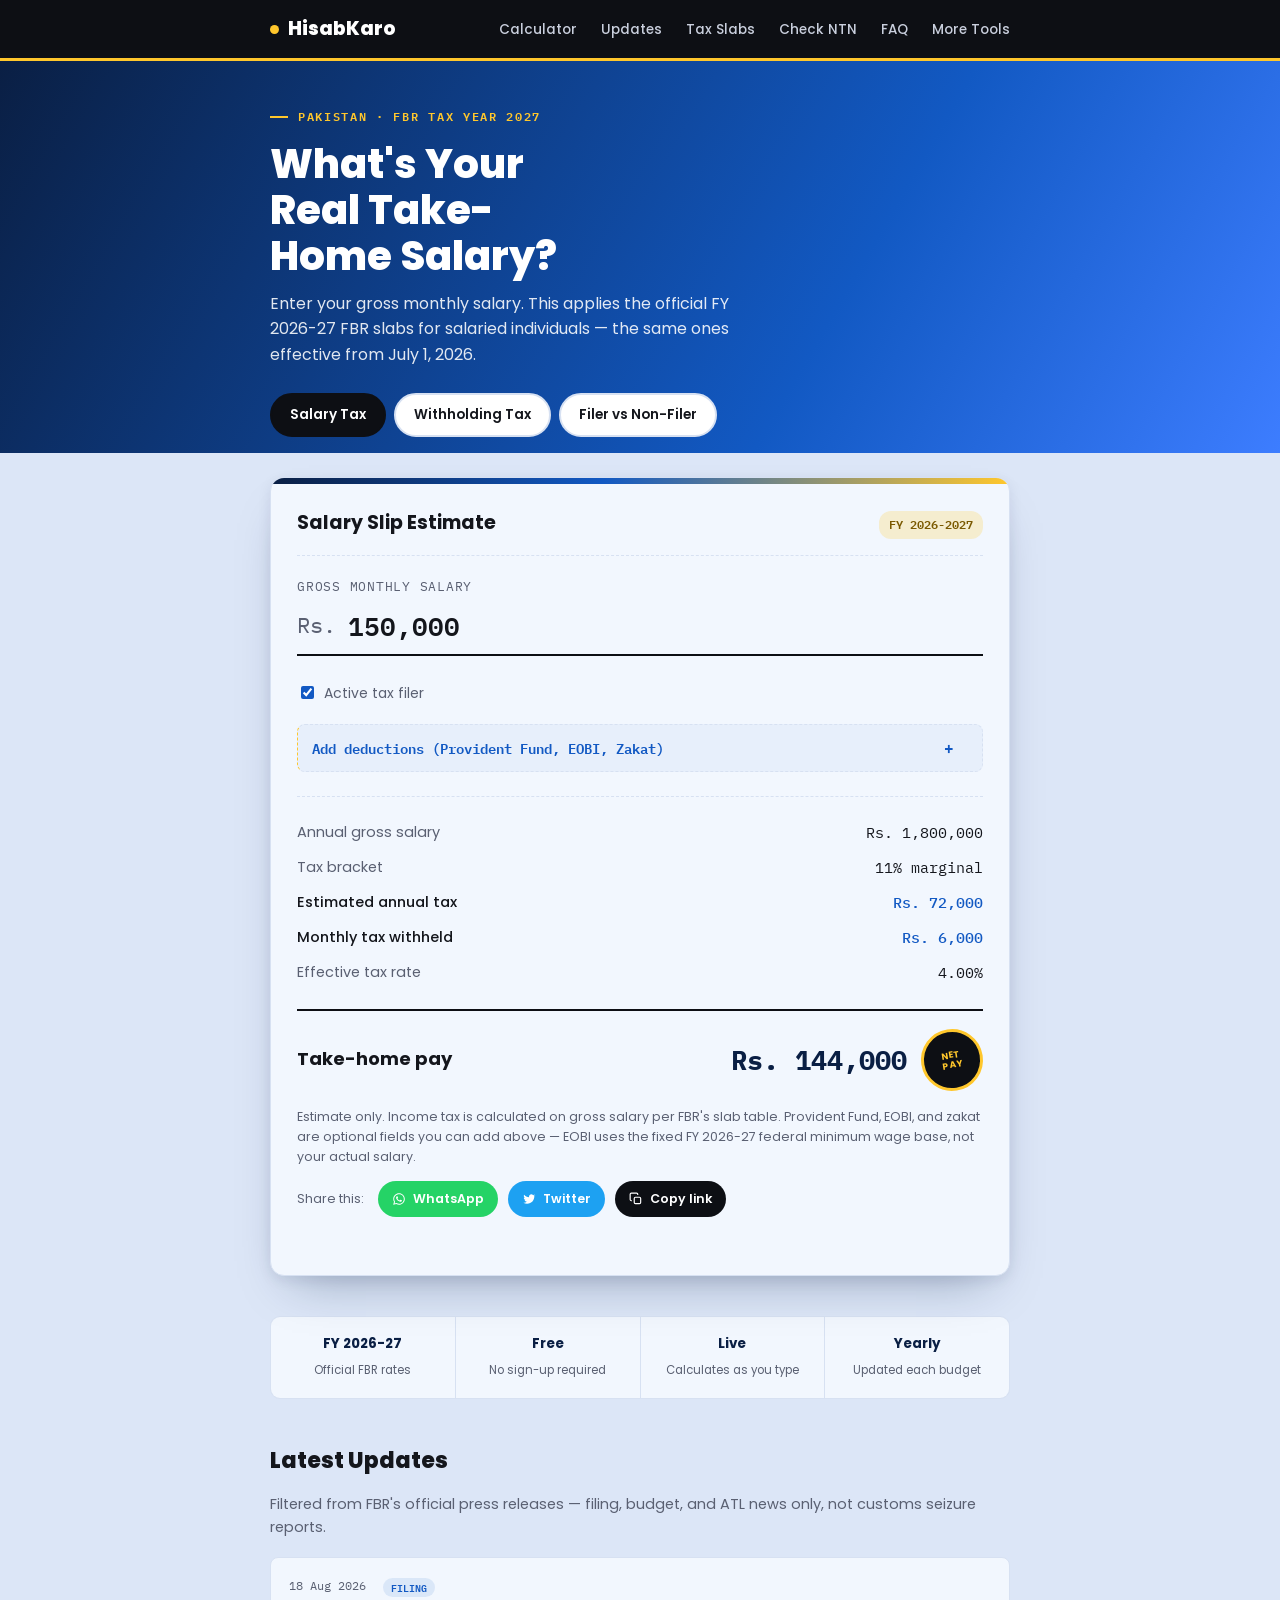
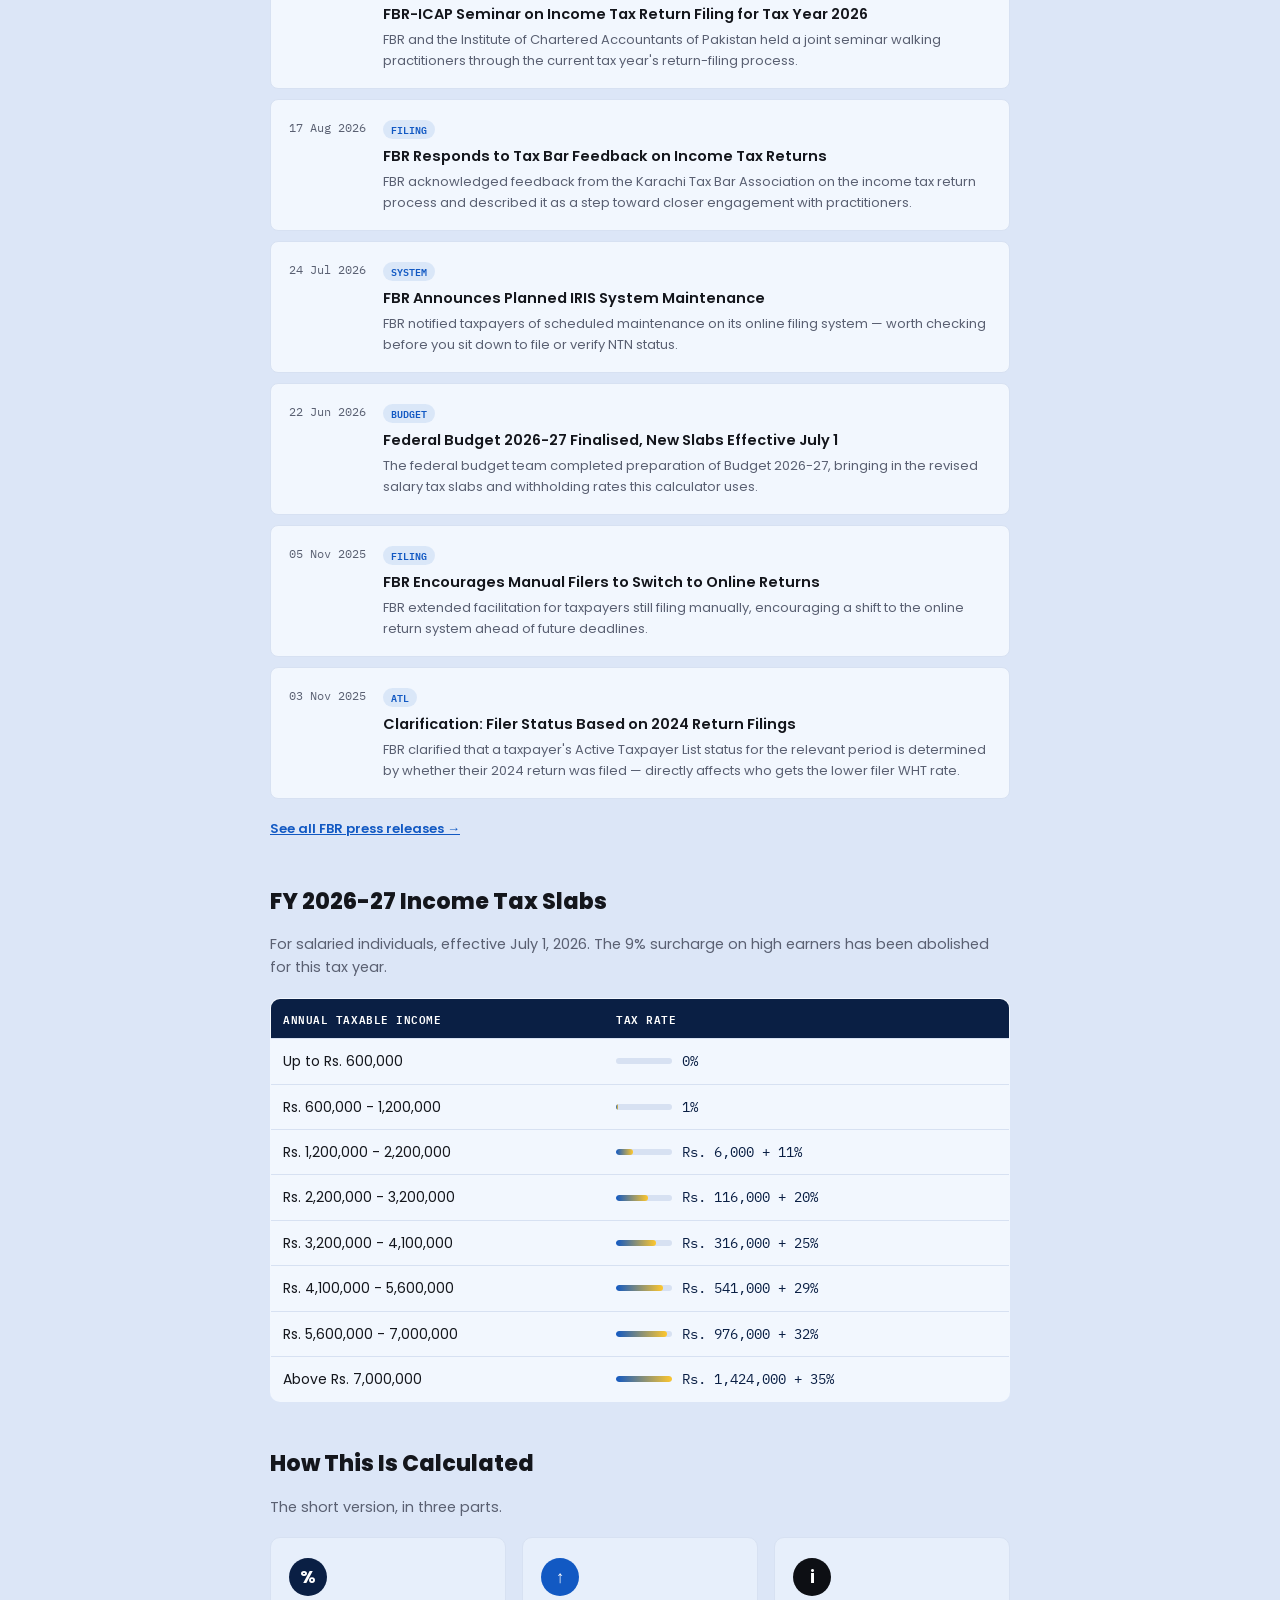
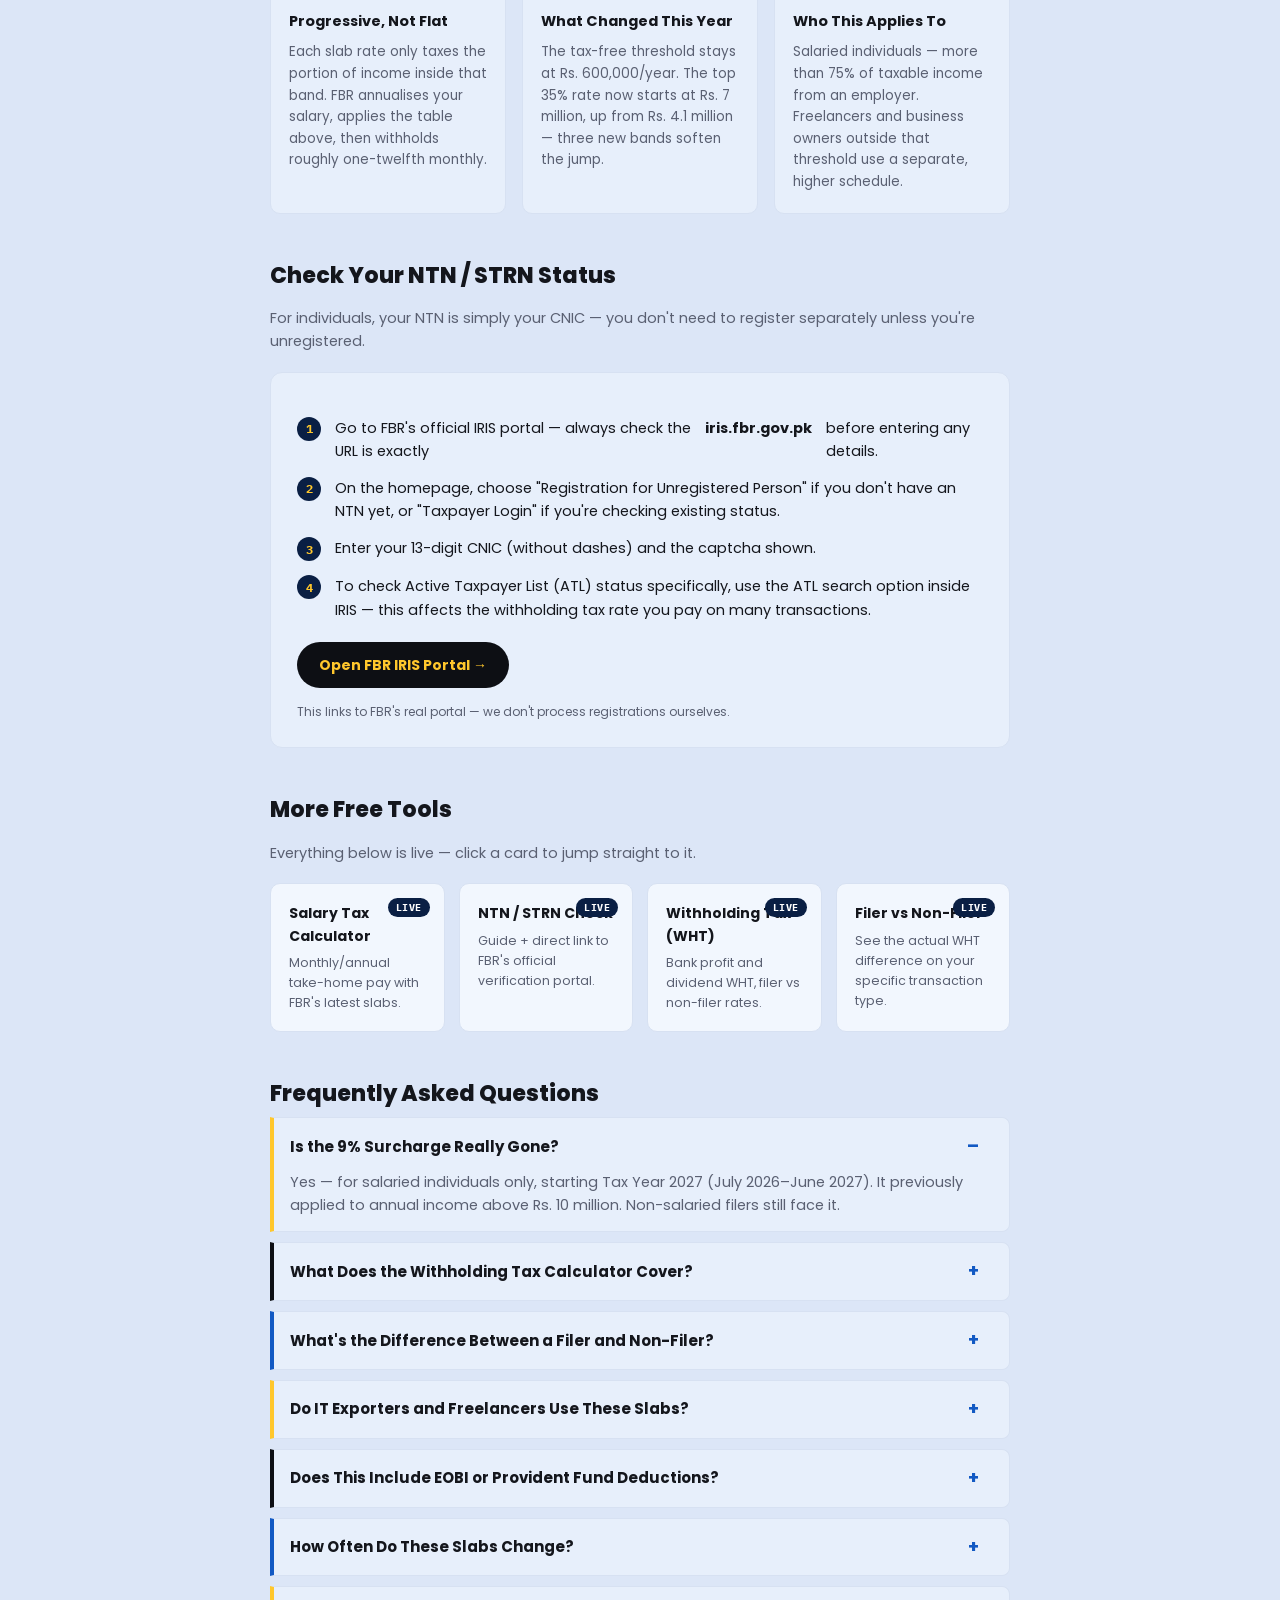
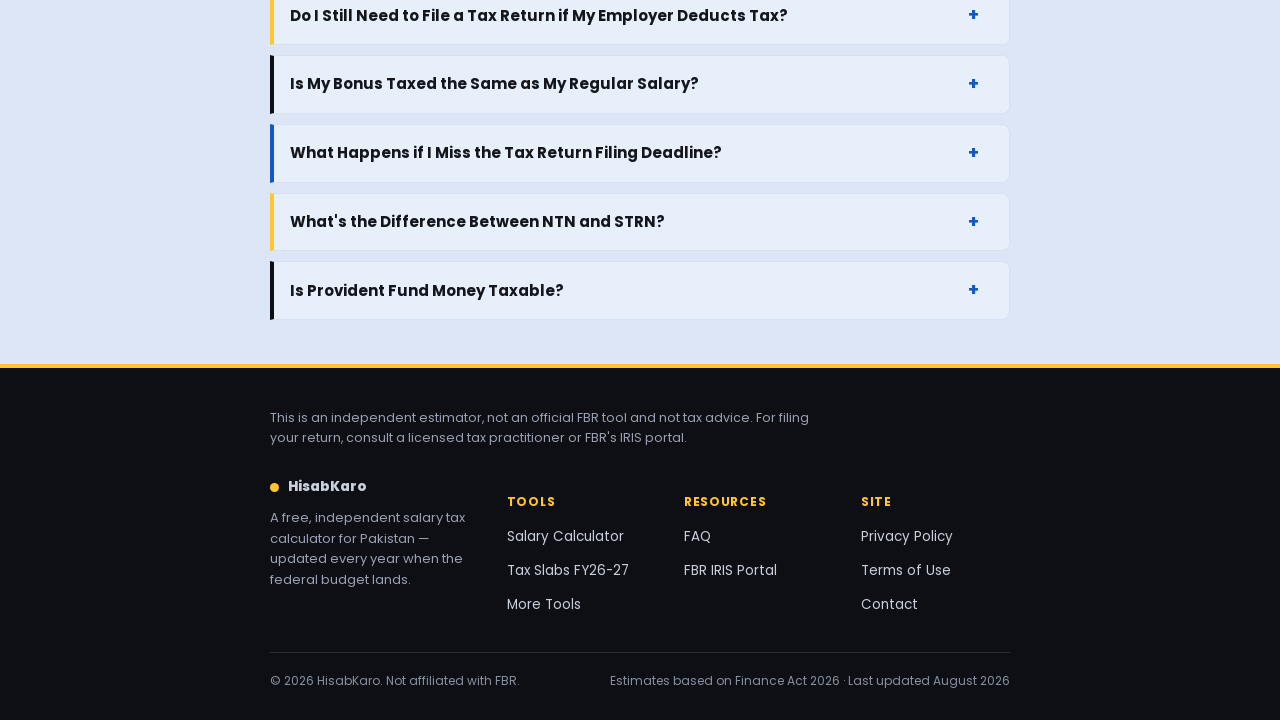
==== commit 7130ee79: "First Update" ====
--- a/index.html
+++ b/index.html
@@ -97,7 +97,15 @@
   ]
 }
 </script>
-
+<!-- Google tag (gtag.js) -->
+<script async src="https://www.googletagmanager.com/gtag/js?id=G-TYMH3KCQ1J"></script>
+<script>
+  window.dataLayer = window.dataLayer || [];
+  function gtag(){dataLayer.push(arguments);}
+  gtag('js', new Date());
+
+  gtag('config', 'G-TYMH3KCQ1J');
+</script>
 <link rel="preconnect" href="https://fonts.googleapis.com">
 <link rel="preconnect" href="https://fonts.gstatic.com" crossorigin>
 <link href="https://fonts.googleapis.com/css2?family=Poppins:wght@400;500;600;700;800&family=IBM+Plex+Mono:wght@400;500;600&display=swap" rel="stylesheet">
@@ -169,8 +177,8 @@
   .hero-band::after{
     content:"";
     position:absolute; left:0; right:0; bottom:-1px; height:24px;
-    background-image: radial-gradient(circle at 12px 0, transparent 12px, var(--bg) 12.5px);
-    background-size:24px 24px;
+    /* background-image: radial-gradient(circle at 12px 0, transparent 12px, var(--bg) 12.5px);
+    background-size:24px 24px; */
     background-repeat:repeat-x;
   }
   .eyebrow{
@@ -196,7 +204,7 @@
 
   /* Calculator tab switcher */
   .calc-tabs{
-    display:flex; gap:8px; flex-wrap:wrap; margin:-46px 0 18px;
+    display:flex; gap:8px; flex-wrap:wrap; margin:-60px 0 18px;
     position:relative; z-index:2;
   }
   .calc-tab{
@@ -241,7 +249,7 @@
     background:var(--paper);
     border:1px solid var(--line);
     border-radius:14px;
-    margin:0 0 40px;
+    margin:40px 0 40px;
     position:relative;
     overflow:hidden;
     box-shadow:0 24px 48px -22px rgba(10,31,68,0.35), 0 4px 14px rgba(10,31,68,0.08);
@@ -591,6 +599,7 @@
 </nav>
 
 <div class="hero-band">
+
   <div class="wrap">
     <header class="top">
       <div class="eyebrow">Pakistan &middot; FBR Tax Year 2027</div>
@@ -598,6 +607,7 @@
       <p class="sub">Enter your gross monthly salary. This applies the official FY 2026-27 FBR slabs for salaried individuals &mdash; the same ones effective from July 1, 2026.</p>
     </header>
   </div>
+
 </div>
 
 <div class="wrap">
@@ -783,7 +793,7 @@
     </div>
   </section>
 
-  <div class="ad-slot">Ad slot &mdash; in-content rectangle (300&times;250)</div>
+  <!-- <div class="ad-slot">Ad slot &mdash; in-content rectangle (300&times;250)</div> -->
 
   <section id="ntn">
     <h2 class="section-title">Check Your NTN / STRN Status</h2>
@@ -886,7 +896,7 @@
     </details>
   </section>
 
-  <div class="ad-slot">Ad slot &mdash; leaderboard (728&times;90 / responsive)</div>
+  <!-- <div class="ad-slot">Ad slot &mdash; leaderboard (728&times;90 / responsive)</div> -->
 
 </div>
 
